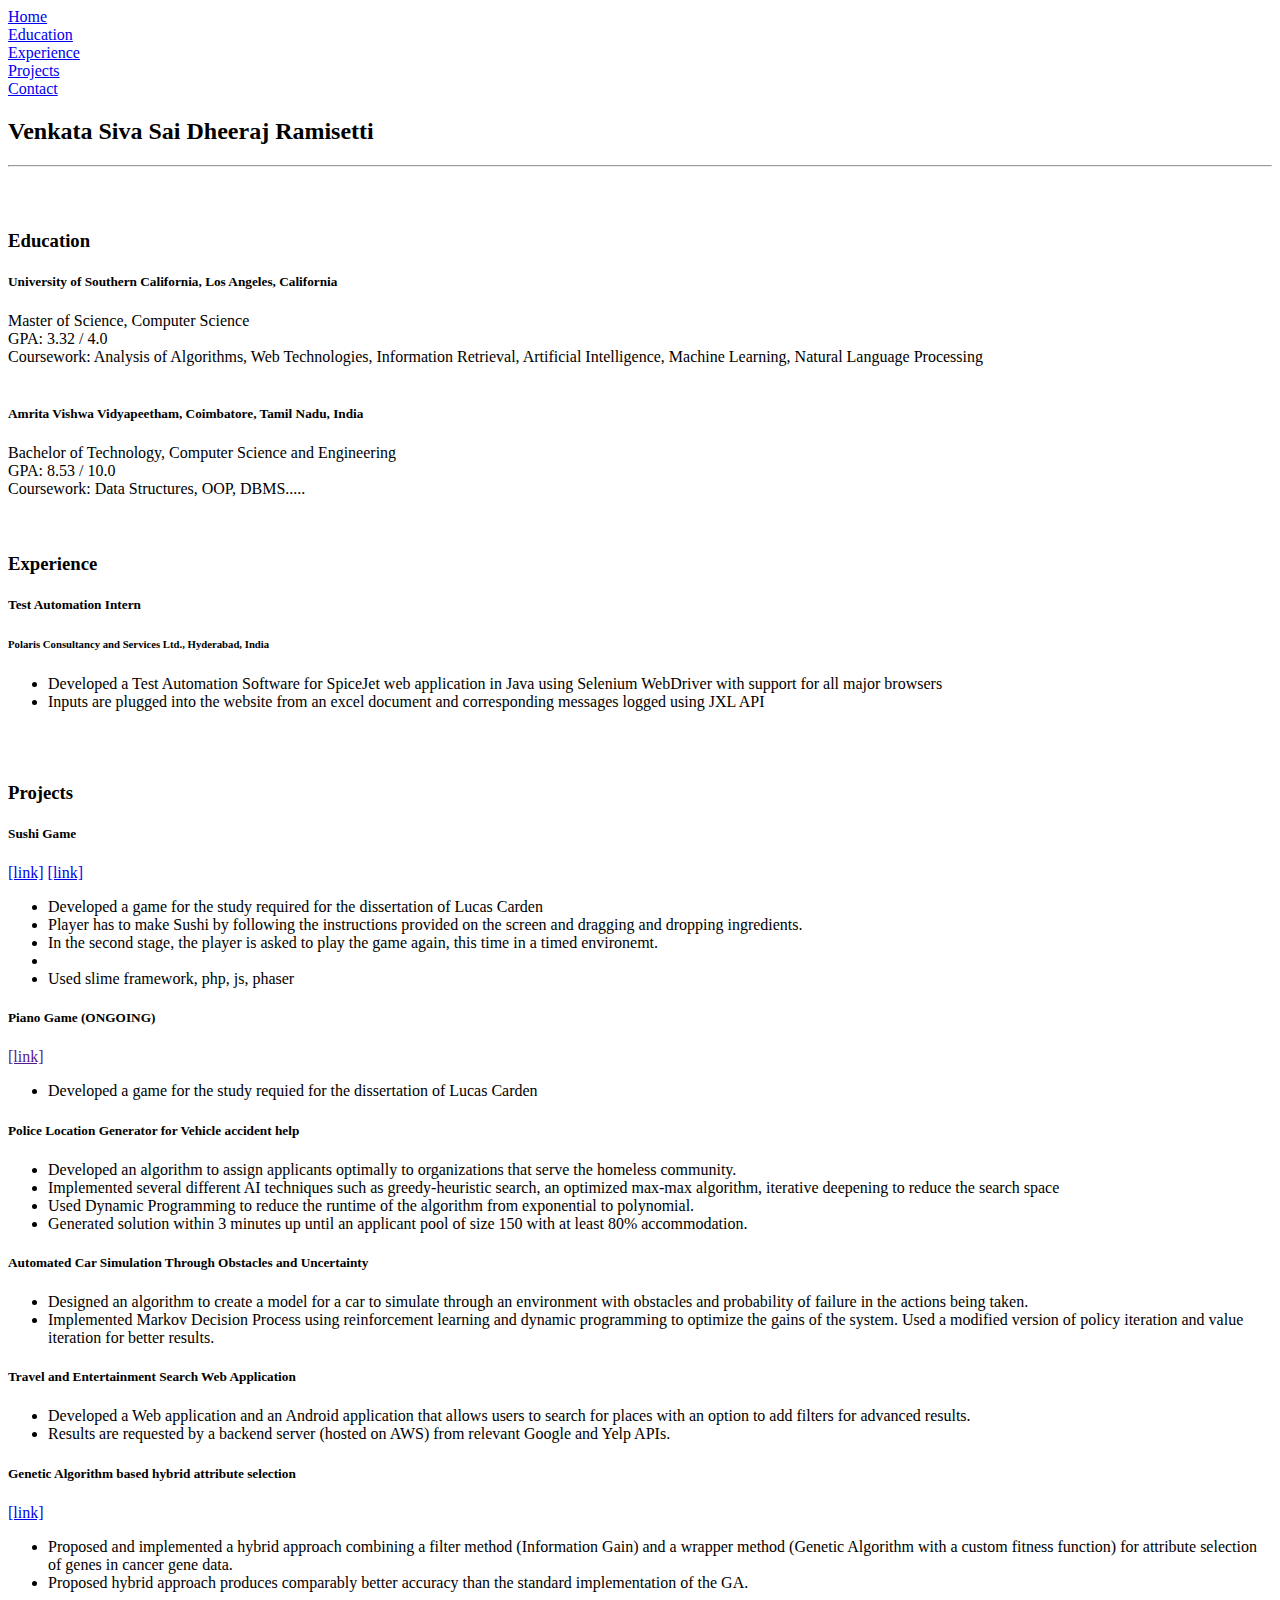
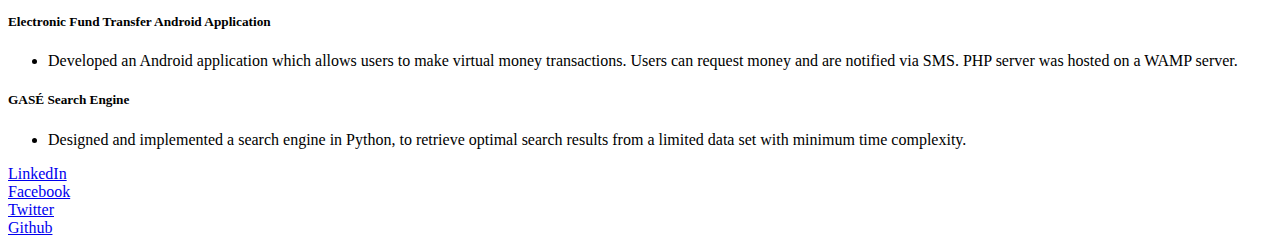
==== index.html @ 33028faf "Create index.html" ====
<!doctype html>
<html lang="en">
  <head>
    <meta charset="utf-8">
    <meta name="viewport" content="width=device-width, initial-scale=1, shrink-to-fit=no">
    <title>Dheeraj</title>
    <script src = "javascript.js"></script>
    <link rel="stylesheet" href="https://stackpath.bootstrapcdn.com/bootstrap/4.1.3/css/bootstrap.min.css" integrity="sha384-MCw98/SFnGE8fJT3GXwEOngsV7Zt27NXFoaoApmYm81iuXoPkFOJwJ8ERdknLPMO" crossorigin="anonymous">
    <link rel = "stylesheet" type = "text/css"  href = "style.css">
  </head>
  <body class="container-fluid removePadding">
    <div>
      <header class="navbar header">
        <div class="col-md-3"></div>
        <div class="col-md-1"><a href="#">Home</a></div>
        <div class="col-md-1"><a href="#education">Education</a></div>
        <div class="col-md-1"><a href="#experience">Experience</a></div>
        <div class="col-md-1"><a href="#projects">Projects</a></div>
        <div class="col-md-1"><a href='contact.html'>Contact</a></div>
        <div class="col-md-3"></div>
      </header>
    <div id = "shotBio">
      <h2>Venkata Siva Sai Dheeraj Ramisetti</h2>
      <hr>
    </div>
    <div id = "education">
      <br><br>
      <h3>Education</h3>
        <div class="lvl1">
          <span><h5>University of Southern California, Los Angeles, California</h5></span>
          <span>Master of Science, Computer Science</span><br>
          <span>GPA: 3.32 / 4.0</span><br>
          <span>Coursework: Analysis of Algorithms, Web Technologies, Information Retrieval, Artificial Intelligence, Machine Learning, Natural Language Processing</span>
        </div>
        <br>
        <div class="lvl1">
          <span><h5>Amrita Vishwa Vidyapeetham, Coimbatore, Tamil Nadu, India</h5></span>
          <span>Bachelor of Technology, Computer Science and Engineering</span><br>
          <span>GPA: 8.53 / 10.0</span><br>
          <span>Coursework: Data Structures, OOP, DBMS.....</span><br>
        </div>
    </div>
    <div id = "experience">
      <br><br>
      <h3>Experience</h3>
      <div class="lvl1">
        <span><h5>Test Automation Intern</h5></span>
        <span><h6>Polaris Consultancy and Services Ltd., Hyderabad, India</h6></span>
      </div>
      <div>
        <ul>
          <li>
            Developed a Test Automation Software for SpiceJet web application in Java using Selenium WebDriver with support for all major browsers
          </li>
          <li>
            Inputs are plugged into the website from an excel document and corresponding messages logged using JXL API
          </li>

        </ul>
      </div>


    </div>
    <div id="projects">
      <br><br>
      <h3>Projects</h3>
      <div class="someTab">
        <div>
          <span class="floatLeft">
            <h5>Sushi Game</h5>
          </span>
          <span>
            <a id="link" href="http://surveys.myhabitlab.org/SushiGame/public/index.php/login/zxc3sd">[link]</a>
          </span>
          <span>
            <a id="link" href="http://surveys.myhabitlab.org/SushiGame/public/index.php/login2/zxc3sd">[link]</a>
          </span>
        </div>
        <ul>
          <li class="clearLeft">
            Developed a game for the study required for the dissertation of Lucas Carden
          </li>
          <li>
            Player has to make Sushi by following the instructions provided on the screen and dragging and dropping ingredients.
          </li>
          <li>
            In the second stage, the player is asked to play the game again, this time in a timed environemt.
          </li>
          <li>

          </li>
          <li>
            Used slime framework, php, js, phaser

          </li>
        </ul>
      </div>
      <div class="someTab">
        <div>
          <span class="floatLeft">
            <h5>Piano Game (ONGOING)</h5>
          </span>
          <span>
            <a href="" alt="link">[link]</a>
          </span>
        </div>
        <ul>
          <li class="clearLeft">
            Developed a game for the study requied for the dissertation of Lucas Carden
          </li>
        </ul>
      </div>
      <div class="someTab">
        <h5>Police Location Generator for Vehicle accident help</h5>
        <ul>
          <li>
            Developed an algorithm to assign applicants optimally to organizations that serve the homeless community.
          </li>
          <li>
            Implemented several different AI techniques such as greedy-heuristic search, an optimized max-max algorithm, iterative deepening to reduce the search space
          </li>
          <li>
            Used Dynamic Programming to reduce the runtime of the algorithm from exponential to polynomial.
          </li>
          <li>
            Generated solution within 3 minutes up until an applicant pool of size 150 with at least 80% accommodation.
          </li>
        </ul>
      </div>
      <div class="someTab">
        <h5>Automated Car Simulation Through Obstacles and Uncertainty</h5>
        <ul>
          <li>
            Designed an algorithm to create a model for a car to simulate through an environment with obstacles and probability of failure in the actions being taken.
          </li>
          <li>
            Implemented Markov Decision Process using reinforcement learning and dynamic programming to optimize the gains of the system. Used a modified version of policy iteration and value iteration for better results.
          </li>
        </ul>
      </div>
      <div class="someTab">
        <h5>Travel and Entertainment Search Web Application</h5>
        <ul>
          <li>
            Developed a Web application and an Android application that allows users to search for places with an option to add filters for advanced results.
          </li>
          <li>
            Results are requested by a backend server (hosted on AWS) from relevant Google and Yelp APIs.
          </li>
        </ul>
      </div>
      <div class="someTab">
        <div>
          <span class="floatLeft">
            <h5>Genetic Algorithm based hybrid attribute selection</h5>
          </span>
          <span>
            <a href="https://link.springer.com/chapter/10.1007/978-3-319-71767-8_1">[link]</a>
          </span>
        </div>
        <ul>
          <li class="clearLeft">
            Proposed and implemented a hybrid approach combining a filter method (Information Gain) and a wrapper method (Genetic Algorithm with a custom fitness function) for attribute selection of genes in cancer gene data.
          </li>
          <li>
            Proposed hybrid approach produces comparably better accuracy than the standard implementation of the GA.
          </li>
        </ul>
      </div>
      <div class="someTab">
        <h5>Electronic Fund Transfer Android Application</h5>
        <ul>
          <li>
            Developed an Android application which allows users to make virtual money transactions. Users can request money and are notified via SMS. PHP server was hosted on a WAMP server.
          </li>
        </ul>
      </div>
      <div class="someTab">
        <h5>GASÉ Search Engine</h5>
        <ul>
          <li>
            Designed and implemented a search engine in Python, to retrieve optimal search results from a limited data set with minimum time complexity.
          </li>
        </ul>
      </div>
    </div>
    <footer class="navbar">
      <!--here comes the social media stuff-->
      <div class="col-md-2"></div>
      <div class="col-md-2"><a href="https://www.linkedin.com/in/rvssdheeraj/" target="_blank">LinkedIn</a></div>
      <div class="col-md-2"><a href="https://www.facebook.com/dheeraj.ronaldo.7" target="_blank">Facebook</a></div>
      <div class="col-md-2"><a href="https://twitter.com/dheerucr9" target="_blank">Twitter</a></div>
      <div class="col-md-2"><a href="https://github.com/dheerucr9" target="_blank">Github</a></div>
      <div class="col-md-2"></div>
    </footer>
    <script src="https://code.jquery.com/jquery-3.3.1.slim.min.js" integrity="sha384-q8i/X+965DzO0rT7abK41JStQIAqVgRVzpbzo5smXKp4YfRvH+8abtTE1Pi6jizo" crossorigin="anonymous"></script>
    <script src="https://cdnjs.cloudflare.com/ajax/libs/popper.js/1.14.3/umd/popper.min.js" integrity="sha384-ZMP7rVo3mIykV+2+9J3UJ46jBk0WLaUAdn689aCwoqbBJiSnjAK/l8WvCWPIPm49" crossorigin="anonymous"></script>
    <script src="https://stackpath.bootstrapcdn.com/bootstrap/4.1.3/js/bootstrap.min.js" integrity="sha384-ChfqqxuZUCnJSK3+MXmPNIyE6ZbWh2IMqE241rYiqJxyMiZ6OW/JmZQ5stwEULTy" crossorigin="anonymous"></script>
  </body>
</html>
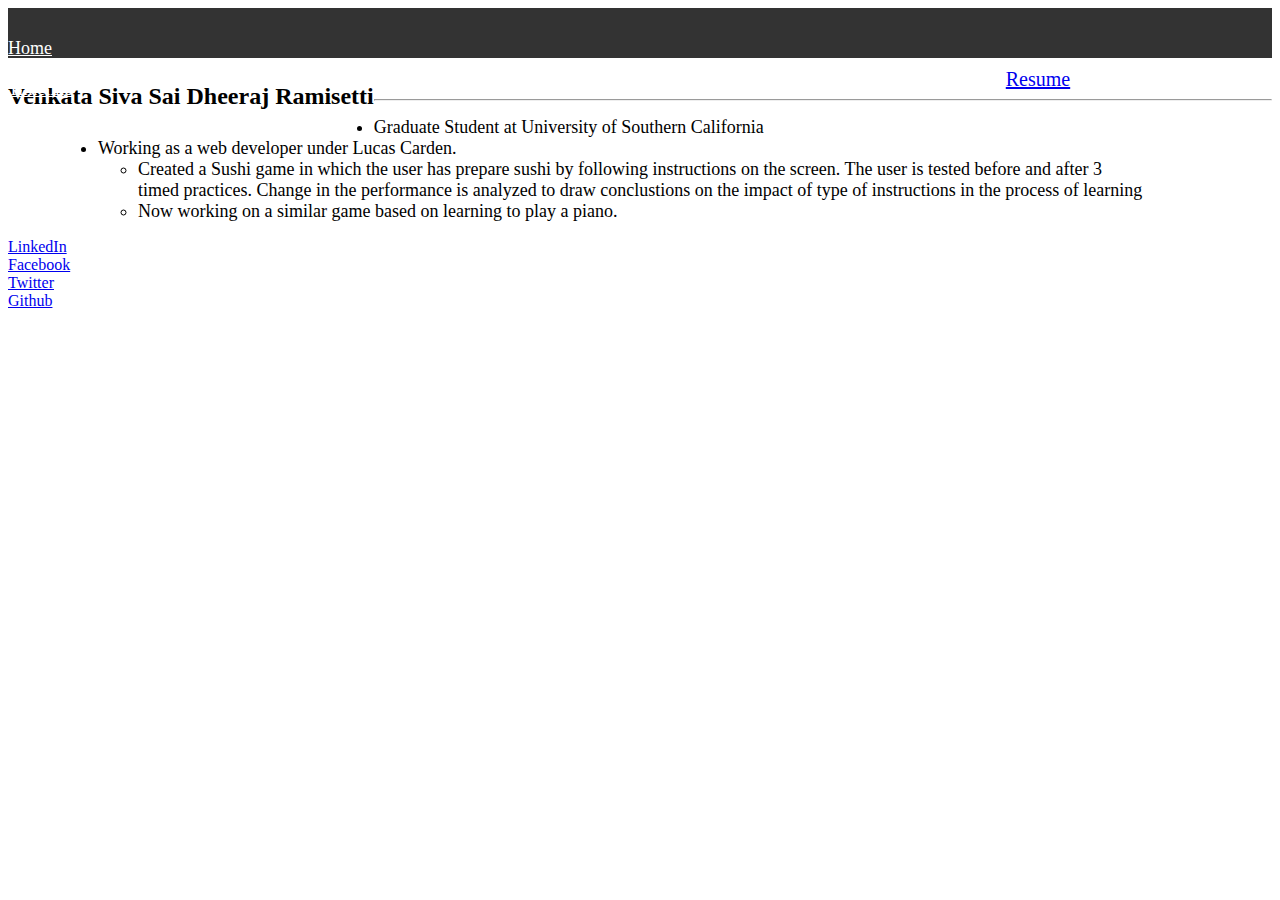
==== commit 668a360b: "Add files via upload" ====
--- a/index.html
+++ b/index.html
@@ -13,178 +13,37 @@
       <header class="navbar header">
         <div class="col-md-3"></div>
         <div class="col-md-1"><a href="#">Home</a></div>
-        <div class="col-md-1"><a href="#education">Education</a></div>
-        <div class="col-md-1"><a href="#experience">Experience</a></div>
-        <div class="col-md-1"><a href="#projects">Projects</a></div>
+        <div class="col-md-1"><a href="timeline.html">Timeline</a></div>
+        <div class="col-md-1"><a href="projects.html">Projects</a></div>
         <div class="col-md-1"><a href='contact.html'>Contact</a></div>
         <div class="col-md-3"></div>
       </header>
+    </div>
     <div id = "shotBio">
-      <h2>Venkata Siva Sai Dheeraj Ramisetti</h2>
+      <div>
+        <span class="floatLeft changeBlock"><h2>Venkata Siva Sai Dheeraj Ramisetti</h2></span>
+        <span class="resumefloatright"><a href="http://www-scf.usc.edu/~ramisett/Resume.pdf" target="_blank">Resume</a></span>
+      </div>
       <hr>
-    </div>
-    <div id = "education">
-      <br><br>
-      <h3>Education</h3>
-        <div class="lvl1">
-          <span><h5>University of Southern California, Los Angeles, California</h5></span>
-          <span>Master of Science, Computer Science</span><br>
-          <span>GPA: 3.32 / 4.0</span><br>
-          <span>Coursework: Analysis of Algorithms, Web Technologies, Information Retrieval, Artificial Intelligence, Machine Learning, Natural Language Processing</span>
-        </div>
-        <br>
-        <div class="lvl1">
-          <span><h5>Amrita Vishwa Vidyapeetham, Coimbatore, Tamil Nadu, India</h5></span>
-          <span>Bachelor of Technology, Computer Science and Engineering</span><br>
-          <span>GPA: 8.53 / 10.0</span><br>
-          <span>Coursework: Data Structures, OOP, DBMS.....</span><br>
-        </div>
-    </div>
-    <div id = "experience">
-      <br><br>
-      <h3>Experience</h3>
-      <div class="lvl1">
-        <span><h5>Test Automation Intern</h5></span>
-        <span><h6>Polaris Consultancy and Services Ltd., Hyderabad, India</h6></span>
-      </div>
-      <div>
+      <ul class = "marginLeft">
+        <li>
+          Graduate Student at University of Southern California
+        </li>
+        <li>
+          Working as a web developer under Lucas Carden.
+        </li>
         <ul>
-          <li>
-            Developed a Test Automation Software for SpiceJet web application in Java using Selenium WebDriver with support for all major browsers
+          <li>Created a Sushi game in which the user has prepare sushi by following instructions on the screen.
+            The user is tested before and after 3 timed practices. Change in the performance is analyzed to draw conclustions on the impact of type of instructions in the process of learning
           </li>
           <li>
-            Inputs are plugged into the website from an excel document and corresponding messages logged using JXL API
-          </li>
-
-        </ul>
-      </div>
-
-
-    </div>
-    <div id="projects">
-      <br><br>
-      <h3>Projects</h3>
-      <div class="someTab">
-        <div>
-          <span class="floatLeft">
-            <h5>Sushi Game</h5>
-          </span>
-          <span>
-            <a id="link" href="http://surveys.myhabitlab.org/SushiGame/public/index.php/login/zxc3sd">[link]</a>
-          </span>
-          <span>
-            <a id="link" href="http://surveys.myhabitlab.org/SushiGame/public/index.php/login2/zxc3sd">[link]</a>
-          </span>
-        </div>
-        <ul>
-          <li class="clearLeft">
-            Developed a game for the study required for the dissertation of Lucas Carden
-          </li>
-          <li>
-            Player has to make Sushi by following the instructions provided on the screen and dragging and dropping ingredients.
-          </li>
-          <li>
-            In the second stage, the player is asked to play the game again, this time in a timed environemt.
-          </li>
-          <li>
-
-          </li>
-          <li>
-            Used slime framework, php, js, phaser
-
+            Now working on a similar game based on learning to play a piano.
           </li>
         </ul>
-      </div>
-      <div class="someTab">
-        <div>
-          <span class="floatLeft">
-            <h5>Piano Game (ONGOING)</h5>
-          </span>
-          <span>
-            <a href="" alt="link">[link]</a>
-          </span>
-        </div>
-        <ul>
-          <li class="clearLeft">
-            Developed a game for the study requied for the dissertation of Lucas Carden
-          </li>
-        </ul>
-      </div>
-      <div class="someTab">
-        <h5>Police Location Generator for Vehicle accident help</h5>
-        <ul>
-          <li>
-            Developed an algorithm to assign applicants optimally to organizations that serve the homeless community.
-          </li>
-          <li>
-            Implemented several different AI techniques such as greedy-heuristic search, an optimized max-max algorithm, iterative deepening to reduce the search space
-          </li>
-          <li>
-            Used Dynamic Programming to reduce the runtime of the algorithm from exponential to polynomial.
-          </li>
-          <li>
-            Generated solution within 3 minutes up until an applicant pool of size 150 with at least 80% accommodation.
-          </li>
-        </ul>
-      </div>
-      <div class="someTab">
-        <h5>Automated Car Simulation Through Obstacles and Uncertainty</h5>
-        <ul>
-          <li>
-            Designed an algorithm to create a model for a car to simulate through an environment with obstacles and probability of failure in the actions being taken.
-          </li>
-          <li>
-            Implemented Markov Decision Process using reinforcement learning and dynamic programming to optimize the gains of the system. Used a modified version of policy iteration and value iteration for better results.
-          </li>
-        </ul>
-      </div>
-      <div class="someTab">
-        <h5>Travel and Entertainment Search Web Application</h5>
-        <ul>
-          <li>
-            Developed a Web application and an Android application that allows users to search for places with an option to add filters for advanced results.
-          </li>
-          <li>
-            Results are requested by a backend server (hosted on AWS) from relevant Google and Yelp APIs.
-          </li>
-        </ul>
-      </div>
-      <div class="someTab">
-        <div>
-          <span class="floatLeft">
-            <h5>Genetic Algorithm based hybrid attribute selection</h5>
-          </span>
-          <span>
-            <a href="https://link.springer.com/chapter/10.1007/978-3-319-71767-8_1">[link]</a>
-          </span>
-        </div>
-        <ul>
-          <li class="clearLeft">
-            Proposed and implemented a hybrid approach combining a filter method (Information Gain) and a wrapper method (Genetic Algorithm with a custom fitness function) for attribute selection of genes in cancer gene data.
-          </li>
-          <li>
-            Proposed hybrid approach produces comparably better accuracy than the standard implementation of the GA.
-          </li>
-        </ul>
-      </div>
-      <div class="someTab">
-        <h5>Electronic Fund Transfer Android Application</h5>
-        <ul>
-          <li>
-            Developed an Android application which allows users to make virtual money transactions. Users can request money and are notified via SMS. PHP server was hosted on a WAMP server.
-          </li>
-        </ul>
-      </div>
-      <div class="someTab">
-        <h5>GASÉ Search Engine</h5>
-        <ul>
-          <li>
-            Designed and implemented a search engine in Python, to retrieve optimal search results from a limited data set with minimum time complexity.
-          </li>
-        </ul>
-      </div>
+      </ul>
     </div>
-    <footer class="navbar">
+
+    <footer class="navbar fixed-bottom">
       <!--here comes the social media stuff-->
       <div class="col-md-2"></div>
       <div class="col-md-2"><a href="https://www.linkedin.com/in/rvssdheeraj/" target="_blank">LinkedIn</a></div>
--- a/style.css
+++ b/style.css
@@ -0,0 +1,95 @@
+.removePadding {
+  padding: 0px;
+}
+
+.header {
+  height: 50px;
+  font-size: 18px;
+  background-color: #333;
+  position: -webkit-sticky;
+  position: sticky;
+  top: 0;
+}
+
+header div {
+  padding-top: 10px;
+  padding-bottom: 10px;
+}
+
+header a {
+  color: rgb(255, 255, 255);
+}
+
+header a:hover {
+  text-decoration: none;
+  color: gray;
+}
+
+
+.floatLeft {
+  float: left;
+}
+
+.clearLeft {
+  clear: left;
+}
+
+.shortBio {
+  position: fixed;
+  background: #111;
+  height: 100%;
+  width: 30%;
+}
+
+.RestData {
+  margin-left: 70%;
+}
+
+.someTab {
+  padding-left: 10px;
+}
+
+.contact {
+  font-size: 18px;
+  font-weight: 600;
+}
+
+.contactFooter {
+  position: absolute;
+  bottom: 10px;
+}
+
+
+
+.lvl1 {
+  padding-left: 10px;
+}
+
+#timeline, #projects {
+  margin-left: 50px;
+}
+
+.marginLeft{
+  margin-left: 50px;
+  margin-right: 10%;
+}
+
+#shotBio li {
+  font-size: 18px;
+}
+
+.resumefloatright {
+  font-size: 20px;
+  padding-left: 50%;
+}
+
+.resumefloatright a{
+  display: inline-block;
+  margin-top: 5px;
+  padding-top: 5px;
+}
+
+.changeBlock {
+  display: inline-block;
+  margin-top: 5px;
+}
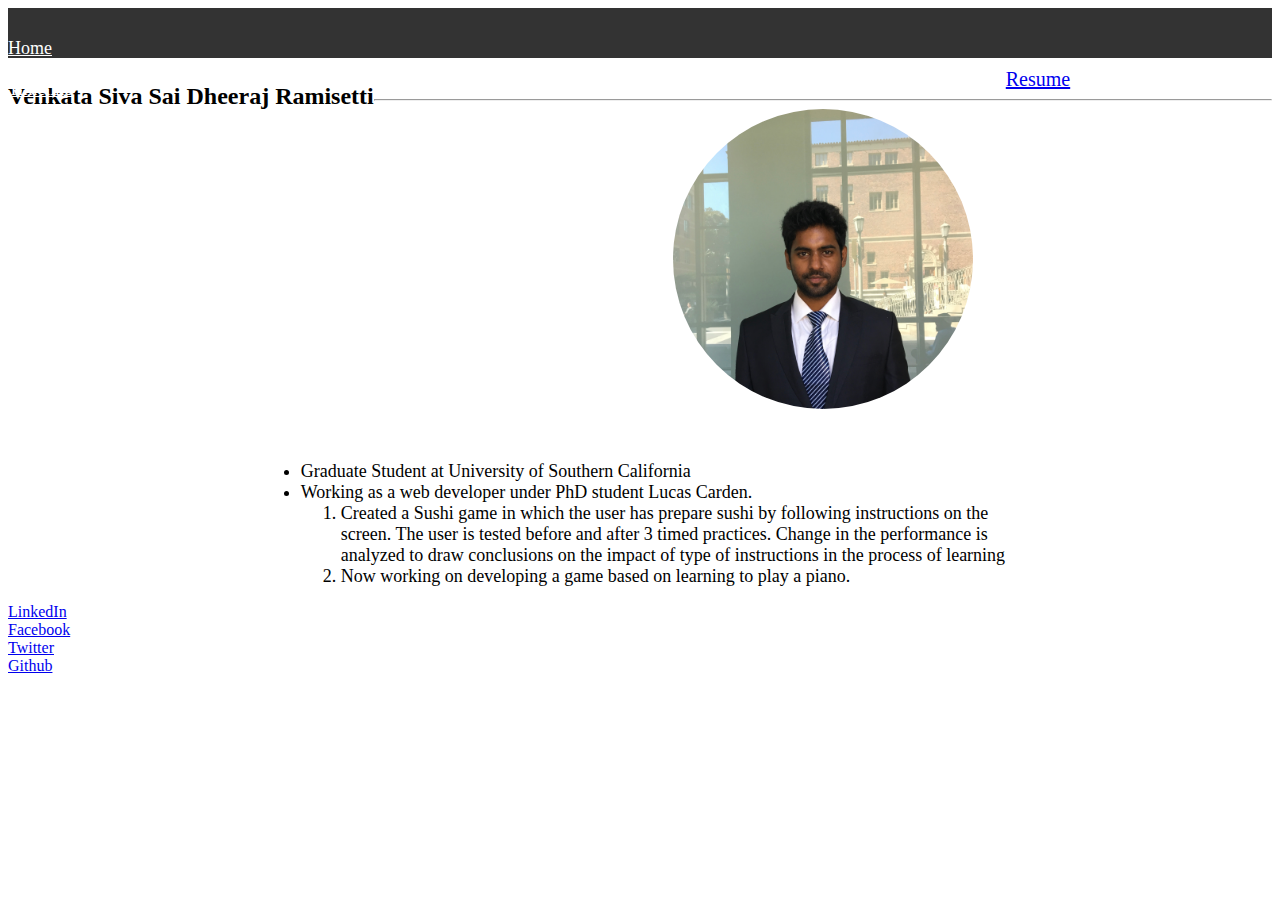
==== commit b8ec390e: "Add files via upload" ====
--- a/index.html
+++ b/index.html
@@ -19,27 +19,31 @@
         <div class="col-md-3"></div>
       </header>
     </div>
-    <div id = "shotBio">
+    <div id = "shortBio">
       <div>
         <span class="floatLeft changeBlock"><h2>Venkata Siva Sai Dheeraj Ramisetti</h2></span>
         <span class="resumefloatright"><a href="http://www-scf.usc.edu/~ramisett/Resume.pdf" target="_blank">Resume</a></span>
       </div>
       <hr>
+      <div class="myImage">
+        <img src="dheeraj.jpg">
+      </div>
+      <br><br>
       <ul class = "marginLeft">
         <li>
           Graduate Student at University of Southern California
         </li>
         <li>
-          Working as a web developer under Lucas Carden.
+          Working as a web developer under PhD student Lucas Carden.
         </li>
-        <ul>
+        <ol>
           <li>Created a Sushi game in which the user has prepare sushi by following instructions on the screen.
-            The user is tested before and after 3 timed practices. Change in the performance is analyzed to draw conclustions on the impact of type of instructions in the process of learning
+            The user is tested before and after 3 timed practices. Change in the performance is analyzed to draw conclusions on the impact of type of instructions in the process of learning
           </li>
           <li>
-            Now working on a similar game based on learning to play a piano.
+            Now working on developing a game based on learning to play a piano.
           </li>
-        </ul>
+        </ol>
       </ul>
     </div>
 
--- a/style.css
+++ b/style.css
@@ -74,7 +74,12 @@
   margin-right: 10%;
 }
 
-#shotBio li {
+#shortBio ul {
+  margin-left: 20%;
+  margin-right: 20%;
+}
+
+#shortBio li {
   font-size: 18px;
 }
 
@@ -93,3 +98,19 @@
   display: inline-block;
   margin-top: 5px;
 }
+
+.myImage {
+  display: block;
+  margin-left: auto;
+  margin-right: auto;
+  width: 300px;
+  height: 300px;
+  overflow: hidden;
+  border-radius: 50%;
+}
+
+.myImage img {
+  height: 400px;
+  width: 300px;
+  margin-top: -30px;
+}
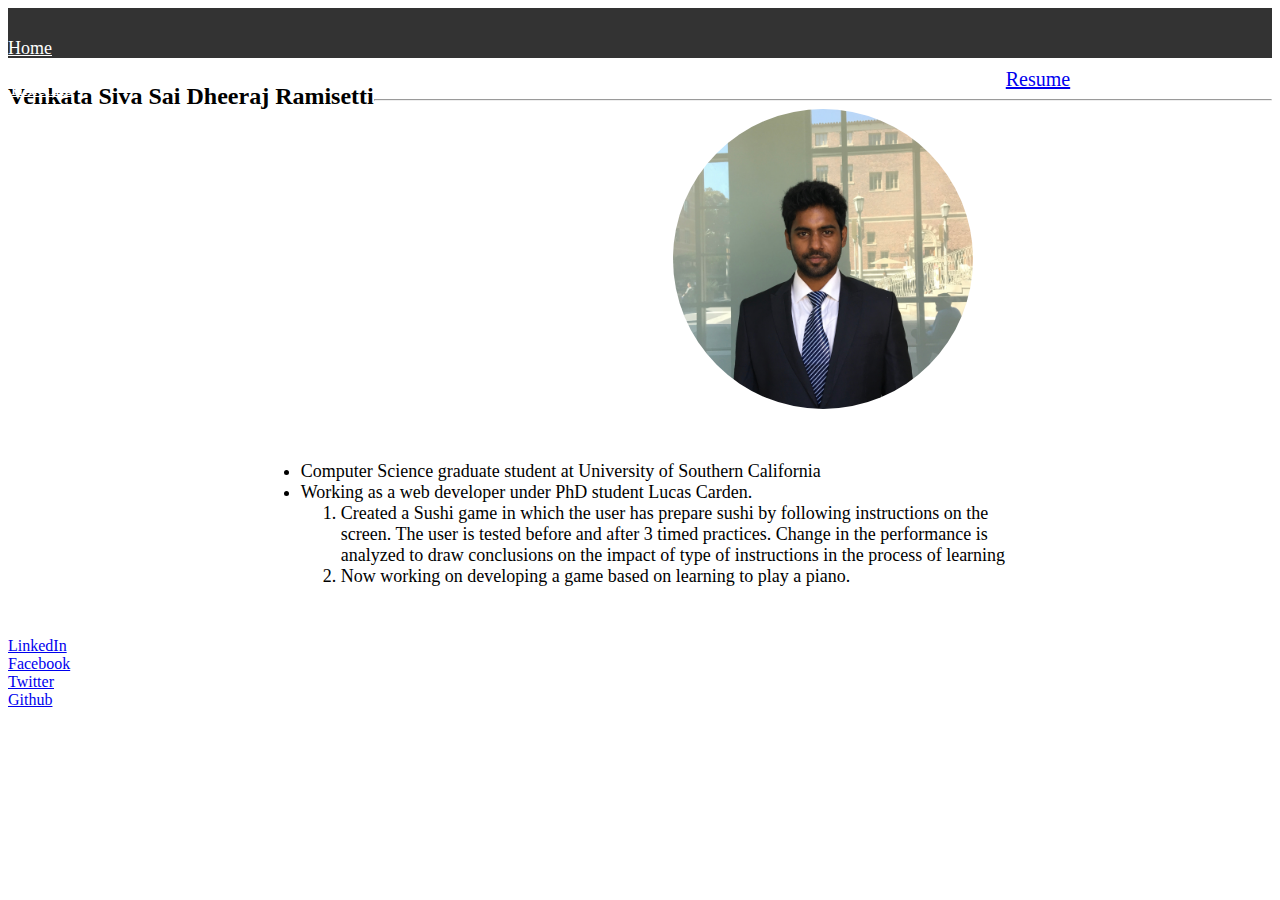
==== commit 417c848f: "Add files via upload" ====
--- a/index.html
+++ b/index.html
@@ -19,7 +19,7 @@
         <div class="col-md-3"></div>
       </header>
     </div>
-    <div id = "shortBio">
+    <div class="main" id = "shortBio">
       <div>
         <span class="floatLeft changeBlock"><h2>Venkata Siva Sai Dheeraj Ramisetti</h2></span>
         <span class="resumefloatright"><a href="http://www-scf.usc.edu/~ramisett/Resume.pdf" target="_blank">Resume</a></span>
@@ -31,7 +31,7 @@
       <br><br>
       <ul class = "marginLeft">
         <li>
-          Graduate Student at University of Southern California
+          Computer Science graduate student at University of Southern California
         </li>
         <li>
           Working as a web developer under PhD student Lucas Carden.
--- a/style.css
+++ b/style.css
@@ -59,7 +59,9 @@
   bottom: 10px;
 }
 
-
+footer {
+  background: white;
+}
 
 .lvl1 {
   padding-left: 10px;
@@ -112,5 +114,9 @@
 .myImage img {
   height: 400px;
   width: 300px;
-  margin-top: -30px;
+  margin-top: -50px;
 }
+
+.main {
+  margin-bottom: 50px;
+}
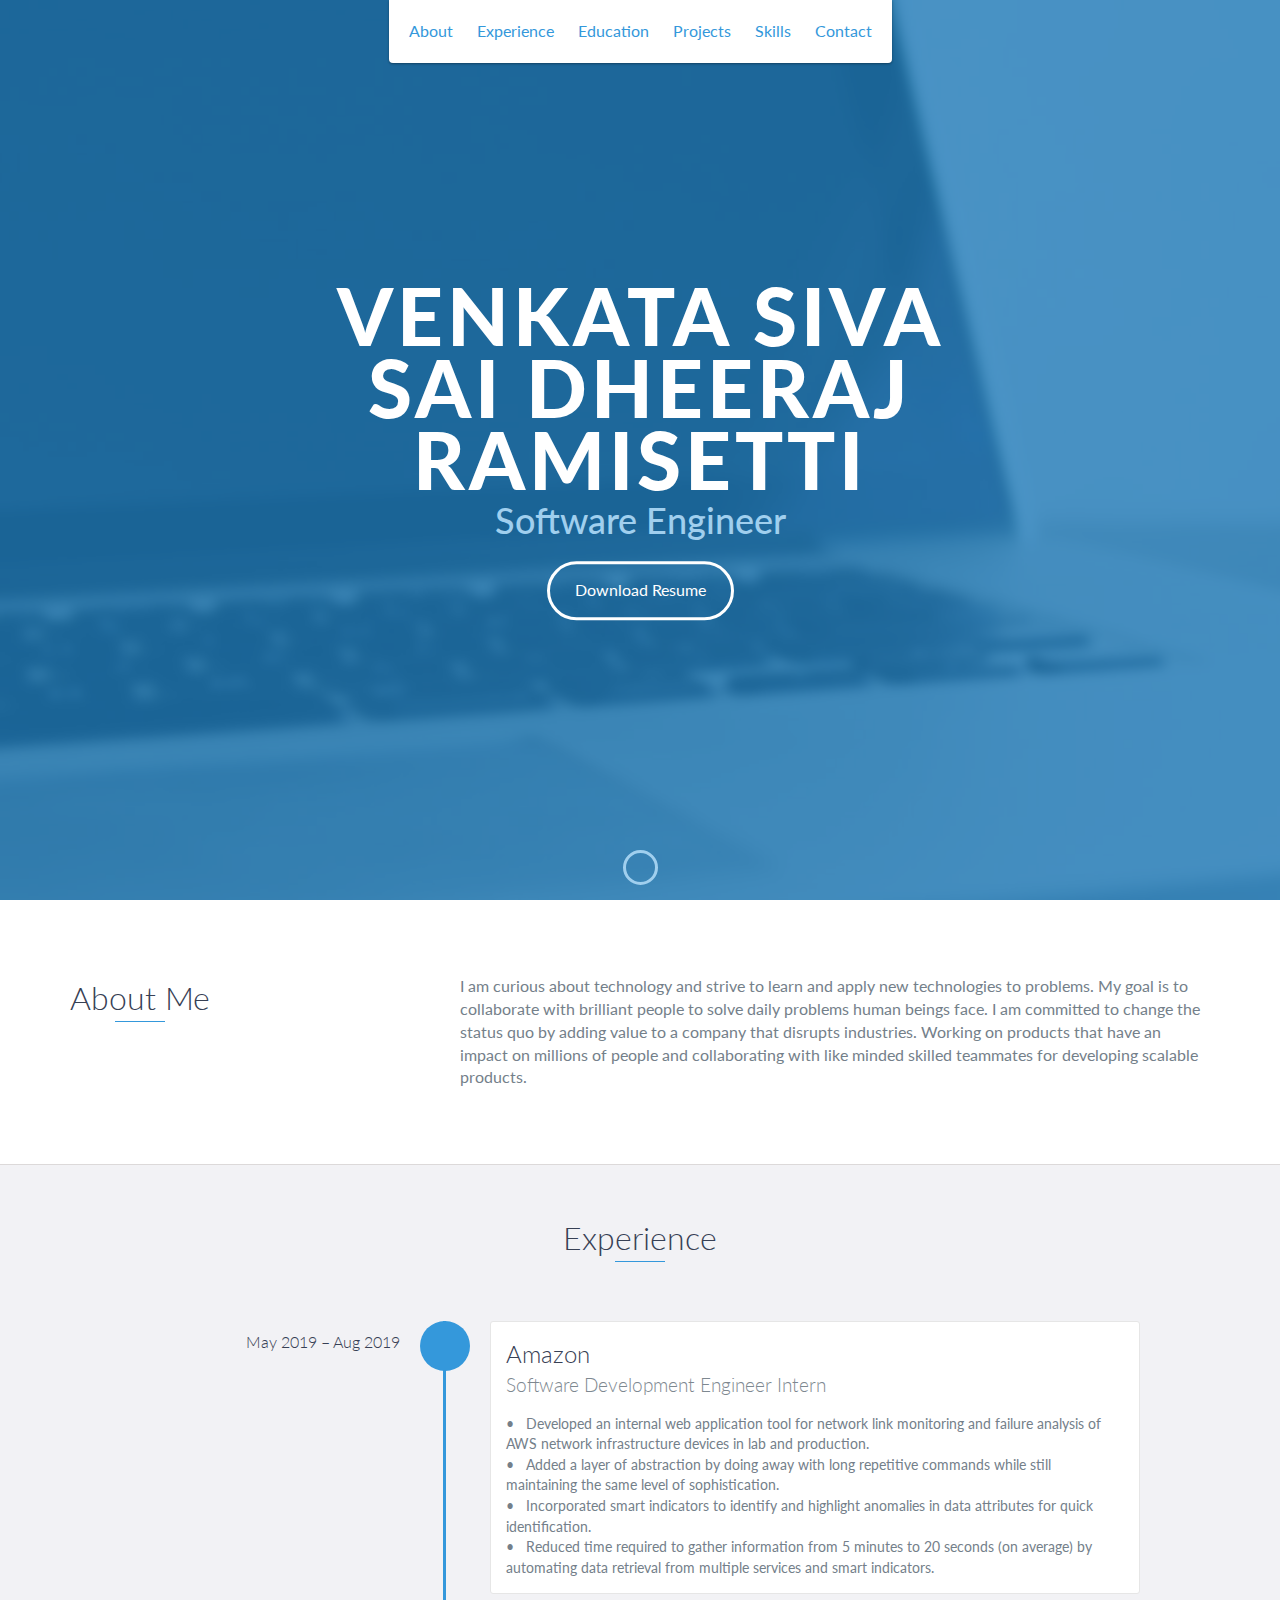
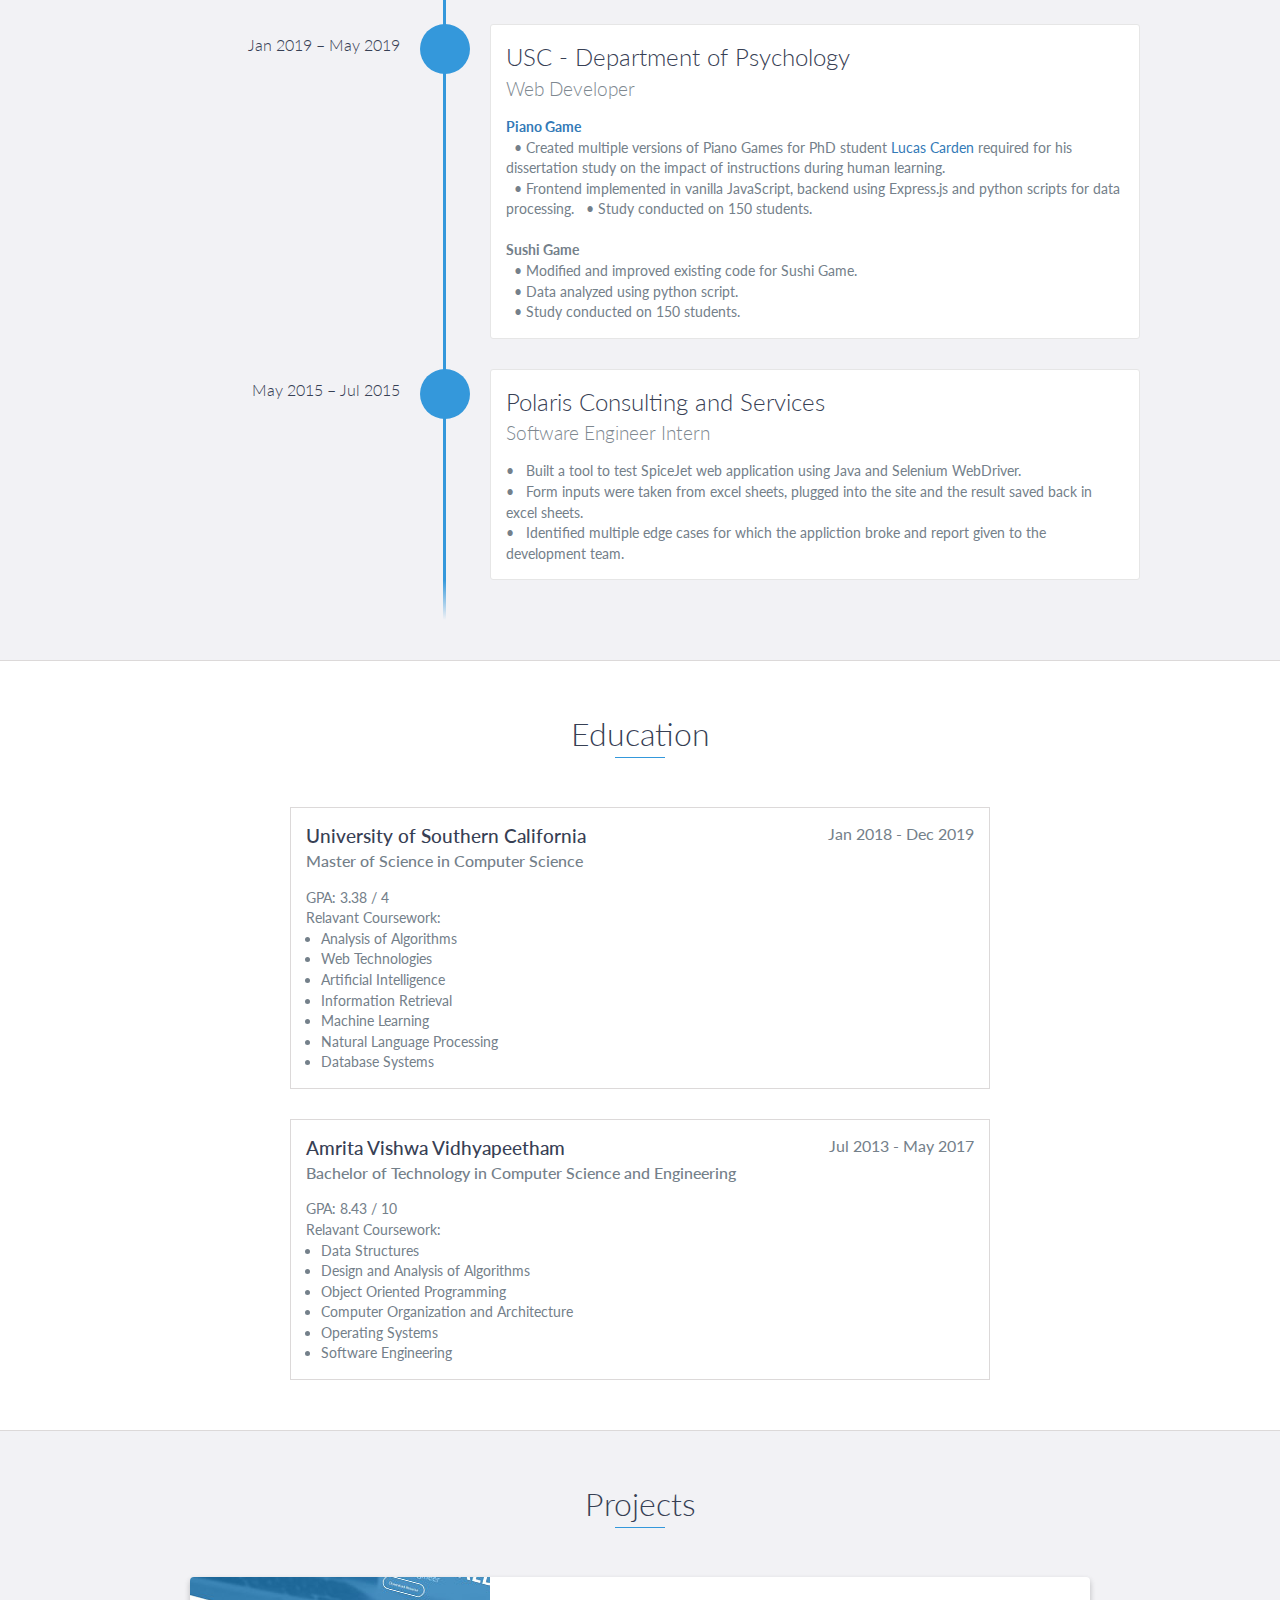
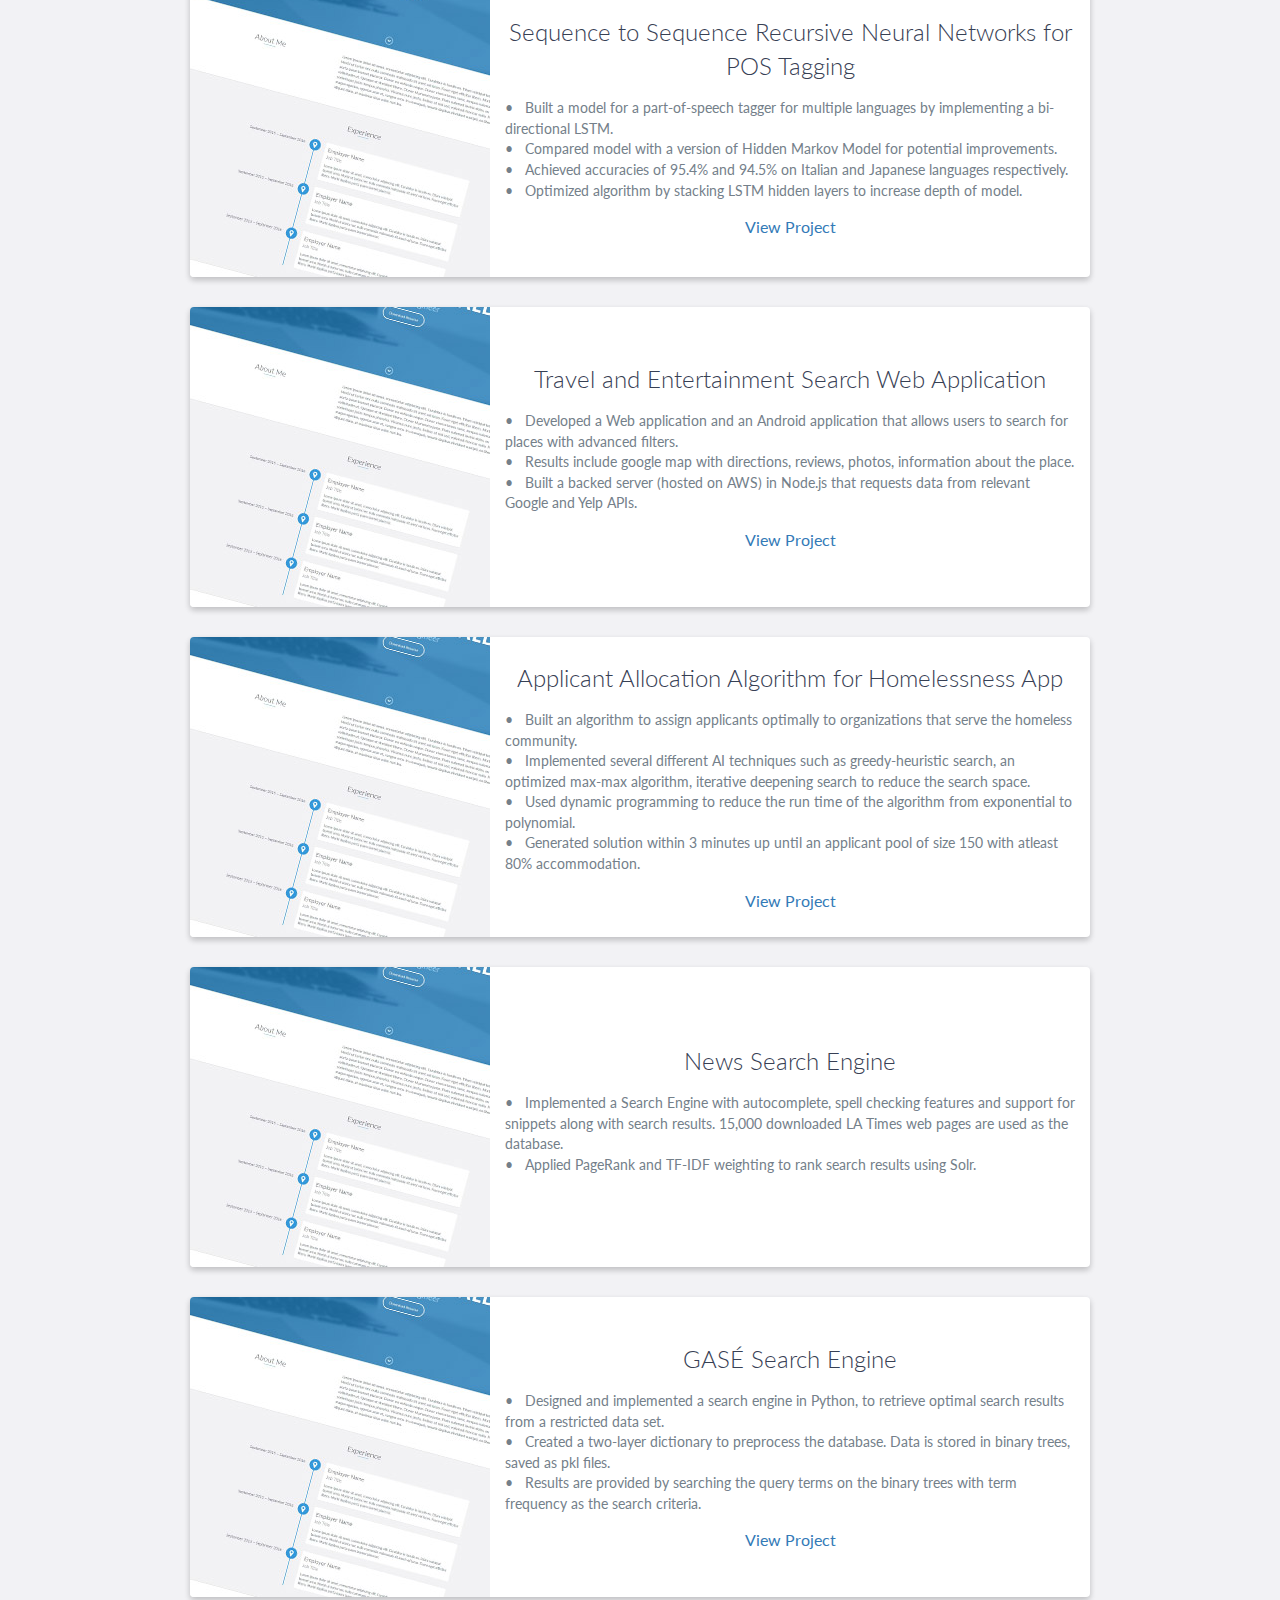
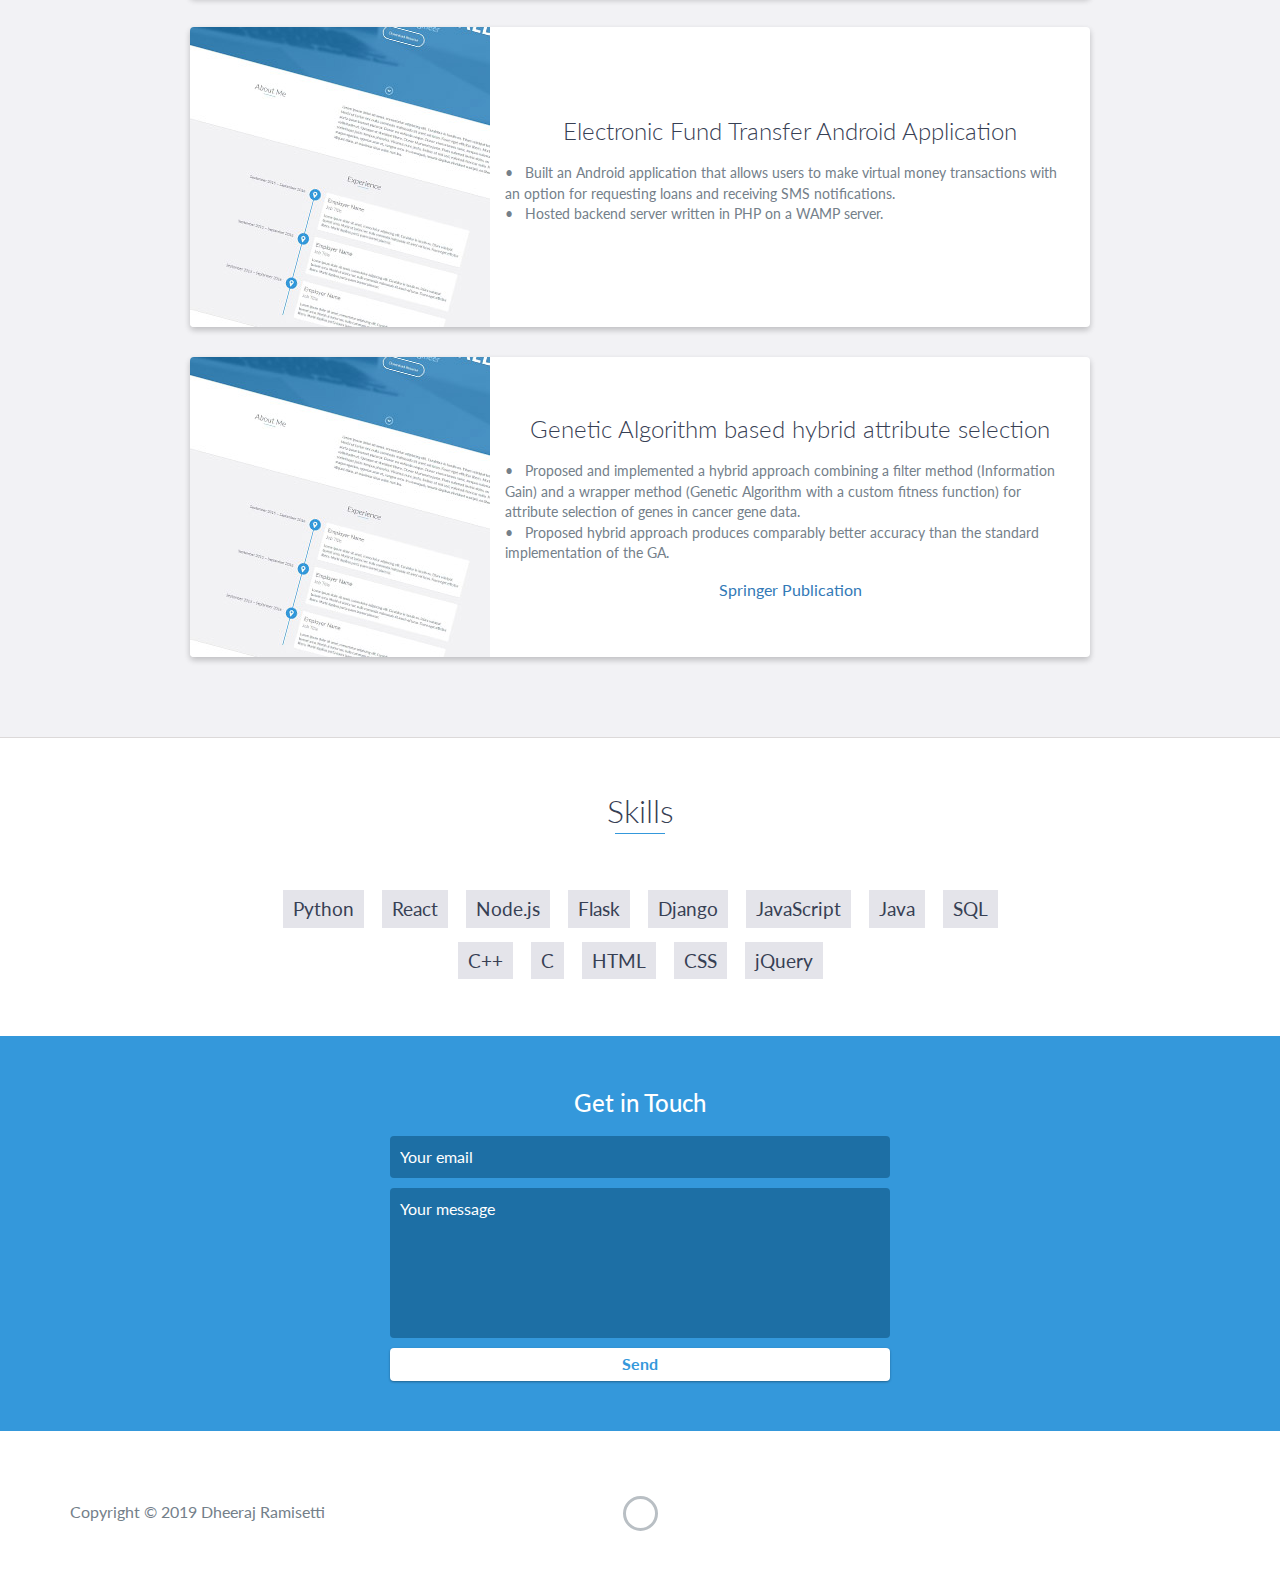
==== commit 257829db: "Add files via upload" ====
--- a/index.html
+++ b/index.html
@@ -1,63 +1,379 @@
-<!doctype html>
-<html lang="en">
-  <head>
+<!DOCTYPE html>
+<html class="no-js" lang="en">
+
+<head>
     <meta charset="utf-8">
-    <meta name="viewport" content="width=device-width, initial-scale=1, shrink-to-fit=no">
-    <title>Dheeraj</title>
-    <script src = "javascript.js"></script>
-    <link rel="stylesheet" href="https://stackpath.bootstrapcdn.com/bootstrap/4.1.3/css/bootstrap.min.css" integrity="sha384-MCw98/SFnGE8fJT3GXwEOngsV7Zt27NXFoaoApmYm81iuXoPkFOJwJ8ERdknLPMO" crossorigin="anonymous">
-    <link rel = "stylesheet" type = "text/css"  href = "style.css">
-  </head>
-  <body class="container-fluid removePadding">
-    <div>
-      <header class="navbar header">
-        <div class="col-md-3"></div>
-        <div class="col-md-1"><a href="#">Home</a></div>
-        <div class="col-md-1"><a href="timeline.html">Timeline</a></div>
-        <div class="col-md-1"><a href="projects.html">Projects</a></div>
-        <div class="col-md-1"><a href='contact.html'>Contact</a></div>
-        <div class="col-md-3"></div>
-      </header>
-    </div>
-    <div class="main" id = "shortBio">
-      <div>
-        <span class="floatLeft changeBlock"><h2>Venkata Siva Sai Dheeraj Ramisetti</h2></span>
-        <span class="resumefloatright"><a href="http://www-scf.usc.edu/~ramisett/Resume.pdf" target="_blank">Resume</a></span>
-      </div>
-      <hr>
-      <div class="myImage">
-        <img src="dheeraj.jpg">
-      </div>
-      <br><br>
-      <ul class = "marginLeft">
-        <li>
-          Computer Science graduate student at University of Southern California
-        </li>
-        <li>
-          Working as a web developer under PhD student Lucas Carden.
-        </li>
-        <ol>
-          <li>Created a Sushi game in which the user has prepare sushi by following instructions on the screen.
-            The user is tested before and after 3 timed practices. Change in the performance is analyzed to draw conclusions on the impact of type of instructions in the process of learning
-          </li>
-          <li>
-            Now working on developing a game based on learning to play a piano.
-          </li>
-        </ol>
-      </ul>
-    </div>
-
-    <footer class="navbar fixed-bottom">
-      <!--here comes the social media stuff-->
-      <div class="col-md-2"></div>
-      <div class="col-md-2"><a href="https://www.linkedin.com/in/rvssdheeraj/" target="_blank">LinkedIn</a></div>
-      <div class="col-md-2"><a href="https://www.facebook.com/dheeraj.ronaldo.7" target="_blank">Facebook</a></div>
-      <div class="col-md-2"><a href="https://twitter.com/dheerucr9" target="_blank">Twitter</a></div>
-      <div class="col-md-2"><a href="https://github.com/dheerucr9" target="_blank">Github</a></div>
-      <div class="col-md-2"></div>
+    <meta http-equiv="X-UA-Compatible" content="IE=edge">
+    <meta name="viewport" content="width=device-width, initial-scale=1">
+    <title>Dheeraj Ramisetti</title>
+	<link rel="shortcut icon" href="favicon.ico" type="image/x-icon">
+	<link rel="icon" href="favicon.ico" type="image/x-icon">
+    <link href="https://fonts.googleapis.com/css?family=Lato:300,400,700,900" rel="stylesheet">
+    <link rel="stylesheet" href="libs/font-awesome/css/font-awesome.min.css">
+    <link href="css/bootstrap.min.css" rel="stylesheet">
+    <link href="css/styles.css" rel="stylesheet">
+</head>
+
+<body>
+    <div id="mobile-menu-open" class="shadow-large">
+        <i class="fa fa-bars" aria-hidden="true"></i>
+    </div>
+    <!-- End #mobile-menu-toggle -->
+    <header>
+        <div id="mobile-menu-close">
+            <span>Close</span> <i class="fa fa-times" aria-hidden="true"></i>
+        </div>
+        <ul id="menu" class="shadow">
+            <li>
+                <a href="#about">About</a>
+            </li>
+            <li>
+                <a href="#experience">Experience</a>
+            </li>
+            <li>
+                <a href="#education">Education</a>
+            </li>
+            <li>
+                <a href="#projects">Projects</a>
+            </li>
+            <li>
+                <a href="#skills">Skills</a>
+            </li>
+            <li>
+                <a href="#contact">Contact</a>
+            </li>
+        </ul>
+    </header>
+    <!-- End header -->
+
+    <div id="lead">
+        <div id="lead-content">
+            <h1>Venkata Siva Sai Dheeraj Ramisetti</h1>
+            <h2>Software Engineer</h2>
+            <a target="_blank" href="./Resume.pdf" class="btn-rounded-white">Download Resume</a>
+        </div>
+        <!-- End #lead-content -->
+
+        <div id="lead-overlay"></div>
+
+        <div id="lead-down">
+            <span>
+                <i class="fa fa-chevron-down" aria-hidden="true"></i>
+            </span>
+        </div>
+        <!-- End #lead-down -->
+    </div>
+    <!-- End #lead -->
+
+    <div id="about">
+        <div class="container">
+            <div class="row">
+                <div class="col-md-4">
+                    <h2 class="heading">About Me</h2>
+                </div>
+                <div class="col-md-8">
+                    <p>
+                        I am curious about technology and strive to learn and apply new technologies to problems. My goal is to collaborate with brilliant people to solve daily problems human beings face. I am committed to change the status quo by adding value to a company that disrupts industries. Working on products that have an impact on millions of people and collaborating with like minded skilled teammates for developing scalable products.
+                    </p>
+                </div>
+            </div>
+        </div>
+    </div>
+    <!-- End #about -->
+
+    <div id="experience" class="background-alt">
+        <h2 class="heading">Experience</h2>
+        <div id="experience-timeline">
+            <div data-date="May 2019 – Aug 2019">
+                <h3>Amazon</h3>
+                <h4>Software Development Engineer Intern</h4>
+                <p>
+										•	 &nbsp;&nbsp;Developed an internal web application tool for network link monitoring and failure analysis of AWS network infrastructure devices in lab and production.<br>
+										•	 &nbsp;&nbsp;Added a layer of abstraction by doing away with long repetitive commands while still maintaining the same level of sophistication. <br>
+										•	 &nbsp;&nbsp;Incorporated smart indicators to identify and highlight anomalies in data attributes for quick identification. <br>
+										•	 &nbsp;&nbsp;Reduced time required to gather information from 5 minutes to 20 seconds (on average) by automating data retrieval from multiple services and smart indicators. 
+                </p>
+            </div>
+
+            <div data-date="Jan 2019 – May 2019">
+                <h3>USC - Department of Psychology</h3>
+                <h4>Web Developer</h4>
+								<p>
+									<a target="_blank" href="https://github.com/dheerucr9/PianoGame"><b>Piano Game</b></a><br>
+										&nbsp;&nbsp;•	 Created multiple versions of Piano Games for PhD student <a target="_blank" href="https://lucascarden.com">Lucas Carden</a> required for his dissertation study on the impact of instructions during human learning. <br>
+										&nbsp;&nbsp;•	 Frontend implemented in vanilla JavaScript, backend using Express.js and python scripts for data processing. 
+										&nbsp;&nbsp;•	 Study conducted on 150 students. <br><br>
+									<b>Sushi Game</b><br>
+										&nbsp;&nbsp;•	 Modified and improved existing code for Sushi Game. <br>
+										&nbsp;&nbsp;•	 Data analyzed using python script. <br>
+										&nbsp;&nbsp;•	 Study conducted on 150 students. <br>
+                </p>
+
+            </div>
+
+            <div data-date="May 2015 – Jul 2015">
+                <h3>Polaris Consulting and Services</h3>
+                <h4>Software Engineer Intern</h4>
+                <p>
+										•	 &nbsp;&nbsp;Built a tool to test SpiceJet web application using Java and Selenium WebDriver.<br>
+										•	 &nbsp;&nbsp;Form inputs were taken from excel sheets, plugged into the site and the result saved back in excel sheets.<br>
+										•	 &nbsp;&nbsp;Identified multiple edge cases for which the appliction broke and report given to the development team. <br>
+                </p>
+            </div>
+        </div>
+    </div>
+    <!-- End #experience -->
+
+    <div id="education">
+        <h2 class="heading">Education</h2>
+        <div class="education-block">
+            <h3>University of Southern California</h3>
+            <span class="education-date">Jan 2018 - Dec 2019</span>
+            <h4>Master of Science in Computer Science</h4>
+            <p>
+								GPA: 3.38 / 4
+								<br>
+								Relavant Coursework:
+						</p>
+            <ul>
+                <li>Analysis of Algorithms</li>
+                <li>Web Technologies</li>
+                <li>Artificial Intelligence</li>
+								<li>Information Retrieval</li>
+                <li>Machine Learning</li>
+                <li>Natural Language Processing</li>
+								<li>Database Systems</li>
+            </ul>
+        </div>
+        <!-- End .education-block -->
+
+        <div class="education-block">
+            <h3>Amrita Vishwa Vidhyapeetham</h3>
+            <span class="education-date">Jul 2013 - May 2017</span>
+            <h4>Bachelor of Technology in Computer Science and Engineering</h4>
+						<p>
+								GPA: 8.43 / 10
+								<br>
+								Relavant Coursework:
+						</p>
+            <ul>
+                <li>Data Structures</li>
+                <li>Design and Analysis of Algorithms</li>
+                <li>Object Oriented Programming</li>
+								<li>Computer Organization and Architecture</li>
+                <li>Operating Systems</li>
+                <li>Software Engineering</li>
+            </ul>
+        </div>
+        <!-- End .education-block -->
+    </div>
+    <!-- End #education -->
+
+    <div id="projects" class="background-alt">
+        <h2 class="heading">Projects</h2>
+        <div class="container">
+            <div class="row">
+                <div class="project shadow-large">
+                    <div class="project-image">
+                        <img src="images/project.jpg" />
+                    </div>
+                    <!-- End .project-image -->
+                    <div class="project-info">
+                        <h3>Sequence to Sequence Recursive Neural Networks for POS Tagging</h3>
+                        <p style="text-align: left">
+                            •	 &nbsp;&nbsp;Built a model for a part-of-speech tagger for multiple languages by implementing a bi-directional LSTM.<br>
+														•	 &nbsp;&nbsp;Compared model with a version of Hidden Markov Model for potential improvements.<br>
+														•	 &nbsp;&nbsp;Achieved accuracies of 95.4% and 94.5% on Italian and Japanese languages respectively. <br>
+														•	 &nbsp;&nbsp;Optimized algorithm by stacking LSTM hidden layers to increase depth of model.<br>
+                        </p>
+                        <a target="_blank" href="https://github.com/dheerucr9/POS-Tagging">View Project</a>
+                    </div>
+                    <!-- End .project-info -->
+                </div>
+                <!-- End .project -->
+
+                <div class="project shadow-large">
+                    <div class="project-image">
+                        <img src="images/project.jpg" />
+                    </div>
+                    <!-- End .project-image -->
+                    <div class="project-info">
+                        <h3>Travel and Entertainment Search Web Application</h3>
+                        <p style="text-align: left">
+                            •	 &nbsp;&nbsp;Developed a Web application and an Android application that allows users to search for places with advanced filters.<br>
+														•	 &nbsp;&nbsp;Results include google map with directions, reviews, photos, information about the place.<br>
+														•	 &nbsp;&nbsp;Built a backed server (hosted on AWS) in Node.js that requests data from relevant Google and Yelp APIs. <br>
+                        </p>
+                        <a target="_blank" href="https://github.com/dheerucr9/Travel-and-Entertainment-Search-Web-Application">View Project</a>
+                    </div>
+                    <!-- End .project-info -->
+                </div>
+                <!-- End .project -->
+							
+								<div class="project shadow-large">
+										<div class="project-image">
+												<img src="images/project.jpg" />
+										</div>
+										<!-- End .project-image -->
+										<div class="project-info">
+												<h3>Applicant Allocation Algorithm for Homelessness App</h3>
+												<p style="text-align: left">
+														•	 &nbsp;&nbsp;Built an algorithm to assign applicants optimally to organizations that serve the homeless community.<br>
+														•	 &nbsp;&nbsp;Implemented several different AI techniques such as greedy-heuristic search, an optimized max-max algorithm, iterative deepening search to reduce the search space.<br>
+														•	 &nbsp;&nbsp;Used dynamic programming to reduce the run time of the algorithm from exponential to polynomial. <br>
+														•	 &nbsp;&nbsp;Generated solution within 3 minutes up until an applicant pool of size 150 with atleast 80% accommodation. <br>
+												</p>
+												<a target="_blank" href="https://github.com/dheerucr9/Applicant-Allocation-Algorithm-for-Homelessness-App">View Project</a>
+										</div>
+										<!-- End .project-info -->
+								</div>
+								<!-- End .project -->
+							
+								<div class="project shadow-large">
+										<div class="project-image">
+												<img src="images/project.jpg" />
+										</div>
+										<!-- End .project-image -->
+										<div class="project-info">
+												<h3>News Search Engine</h3>
+												<p style="text-align: left">
+														•	 &nbsp;&nbsp;Implemented a Search Engine with autocomplete, spell checking features and support for snippets along with search results. 15,000 downloaded LA Times web pages are used as the database.<br>
+														•	 &nbsp;&nbsp;Applied PageRank and TF-IDF weighting to rank search results using Solr.<br>
+												</p>
+										</div>
+										<!-- End .project-info -->
+								</div>
+								<!-- End .project -->
+
+								<div class="project shadow-large">
+										<div class="project-image">
+												<img src="images/project.jpg" />
+										</div>
+										<!-- End .project-image -->
+										<div class="project-info">
+												<h3>GASÉ Search Engine</h3>
+												<p style="text-align: left">
+														•	 &nbsp;&nbsp;Designed and implemented a search engine in Python, to retrieve optimal search results from a restricted data set.<br>
+														•	 &nbsp;&nbsp;Created a two-layer dictionary to preprocess the database. Data is stored in binary trees, saved as pkl files.<br>
+														•	 &nbsp;&nbsp;Results are provided by searching the query terms on the binary trees with term frequency as the search criteria.<br>
+												</p>
+												<a target="_blank" href="https://github.com/dheerucr9/Gase-Search-Engine">View Project</a>
+										</div>
+										<!-- End .project-info -->
+								</div>
+								<!-- End .project -->
+	
+
+							
+								<div class="project shadow-large">
+										<div class="project-image">
+												<img src="images/project.jpg" />
+										</div>
+										<!-- End .project-image -->
+										<div class="project-info">
+												<h3>Electronic Fund Transfer Android Application</h3>
+												<p style="text-align: left">
+														•	 &nbsp;&nbsp;Built an Android application that allows users to make virtual money transactions with an option for requesting loans and receiving SMS notifications.<br>
+														•	 &nbsp;&nbsp;Hosted backend server written in PHP on a WAMP server.<br>
+												</p>
+										</div>
+										<!-- End .project-info -->
+								</div>
+								<!-- End .project -->
+
+							
+							
+								<div class="project shadow-large">
+										<div class="project-image">
+												<img src="images/project.jpg" />
+										</div>
+										<!-- End .project-image -->
+										<div class="project-info">
+												<h3>Genetic Algorithm based hybrid attribute selection</h3>
+												<p style="text-align: left">
+														•	 &nbsp;&nbsp;Proposed and implemented a hybrid approach combining a filter method (Information Gain) and a wrapper method (Genetic Algorithm with a custom fitness function) for attribute selection of genes in cancer gene data.<br>
+														•	 &nbsp;&nbsp;Proposed hybrid approach produces comparably better accuracy than the standard implementation of the GA.<br>
+												</p>
+												<a target="_blank" href="https://link.springer.com/chapter/10.1007/978-3-319-71767-8_1">Springer Publication</a>
+										</div>
+										<!-- End .project-info -->
+								</div>
+								<!-- End .project -->
+            </div>
+        </div>
+    </div>
+    <!-- End #projects -->
+
+    <div id="skills">
+        <h2 class="heading">Skills</h2>
+        <ul>
+            <li>Python</li>
+						<li>React</li>
+						<li>Node.js</li>
+						<li>Flask</li>
+						<li>Django</li>
+						<li>JavaScript</li>
+            <li>Java</li>
+						<li>SQL</li>
+            <li>C++</li>
+						<li>C</li>
+           	<li>HTML</li>
+						<li>CSS</li>
+						<li>jQuery</li>
+        </ul>
+    </div>
+    <!-- End #skills -->
+
+    <div id="contact">
+        <h2>Get in Touch</h2>
+        <div id="contact-form">
+            <form method="POST" action="https://formspree.io/mnqazbev">
+                <input type="hidden" name="_subject" value="Contact request from personal website" />
+                <input type="email" name="_replyto" placeholder="Your email" required>
+                <textarea name="message" placeholder="Your message" required></textarea>
+                <button type="submit">Send</button>
+            </form>
+        </div>
+        <!-- End #contact-form -->
+    </div>
+    <!-- End #contact -->
+
+    <footer>
+        <div class="container">
+            <div class="row">
+                <div class="col-sm-5 copyright">
+                    <p>
+                        Copyright &copy; 2019 Dheeraj Ramisetti
+                    </p>
+                </div>
+                <div class="col-sm-2 top">
+                    <span id="to-top">
+                        <i class="fa fa-chevron-up" aria-hidden="true"></i>
+                    </span>
+                </div>
+                <div class="col-sm-5 social">
+                    <ul>
+                        <li>
+                            <a href="https://github.com/dheerucr9" target="_blank"><i class="fa fa-github" aria-hidden="true"></i></a>
+                        </li>
+                        <li>
+                            <a href="https://www.linkedin.com/in/rvssdheeraj/" target="_blank"><i class="fa fa-linkedin" aria-hidden="true"></i></a>
+                        </li>
+                        <li>
+                            <a href="https://www.facebook.com/dheeraj.ronaldo.7" target="_blank"><i class="fa fa-facebook" aria-hidden="true"></i></a>
+                        </li>
+                        <li>
+                            <a href="https://twitter.com/dheerucr9" target="_blank"><i class="fa fa-twitter" aria-hidden="true"></i></a>
+                        </li>
+                    </ul>
+                </div>
+            </div>
+        </div>
     </footer>
-    <script src="https://code.jquery.com/jquery-3.3.1.slim.min.js" integrity="sha384-q8i/X+965DzO0rT7abK41JStQIAqVgRVzpbzo5smXKp4YfRvH+8abtTE1Pi6jizo" crossorigin="anonymous"></script>
-    <script src="https://cdnjs.cloudflare.com/ajax/libs/popper.js/1.14.3/umd/popper.min.js" integrity="sha384-ZMP7rVo3mIykV+2+9J3UJ46jBk0WLaUAdn689aCwoqbBJiSnjAK/l8WvCWPIPm49" crossorigin="anonymous"></script>
-    <script src="https://stackpath.bootstrapcdn.com/bootstrap/4.1.3/js/bootstrap.min.js" integrity="sha384-ChfqqxuZUCnJSK3+MXmPNIyE6ZbWh2IMqE241rYiqJxyMiZ6OW/JmZQ5stwEULTy" crossorigin="anonymous"></script>
-  </body>
+    <!-- End footer -->
+
+    <script src="https://ajax.googleapis.com/ajax/libs/jquery/1.12.4/jquery.min.js"></script>
+    <script src="js/scripts.min.js"></script>
+</body>
+
 </html>
--- a/css/styles.css
+++ b/css/styles.css
@@ -0,0 +1,12 @@
+/*!
+    Title: Dev Portfolio Template
+    Version: 1.2.1
+    Last Change: 08/28/2017
+    Author: Ryan Fitzgerald
+    Repo: https://github.com/RyanFitzgerald/devportfolio-template
+    Issues: https://github.com/RyanFitzgerald/devportfolio-template/issues
+
+    Description: This file contains all the styles associated with the page
+    that don't come from third party libraries. This file gets compiled using
+    Gulp and send to the /css folder which is then loaded on the page.
+*/body{font-family:'Lato', sans-serif;font-size:16px}body.active{overflow:hidden;z-index:-1}.no-js #experience-timeline>div{background:#fff;padding:10px;margin-bottom:10px;border:1px solid #dcd9d9}.no-js #experience-timeline>div h3{font-size:1.5em;font-weight:300;color:#374054;display:inline-block;margin:0}.no-js #experience-timeline>div h4{font-size:1.2em;font-weight:300;color:#7e8890;margin:0 0 15px 0}.no-js #experience-timeline>div p{color:#74808a;font-size:0.9em;margin:0}.no-js #experience-timeline:before,.no-js #experience-timeline:after{content:none}@keyframes dropHeader{0%{transform:translateY(-100%)}100%{transform:translateY(0)}}header{position:absolute;top:0;left:0;right:0;text-align:center;z-index:10;animation-name:dropHeader;animation-iteration-count:1;animation-timing-function:ease;animation-duration:0.75s}header ul{display:inline-block;background:#fff;text-align:center;padding:10px;margin:0;border-bottom-right-radius:4px;border-bottom-left-radius:4px}header li{display:inline-block}header a{display:block;color:#3498db;padding:10px}header a:hover{color:#217dbb;text-decoration:none;background:#eee;border-radius:4px}header a:focus{color:#3498db;text-decoration:none}header.active{display:block}header.sticky{position:fixed;z-index:999}#menu.active{display:block}#mobile-menu-open{display:none;cursor:pointer;position:fixed;right:15px;top:10px;color:#3498db;font-size:1.5em;z-index:20;padding:0 7px;border-radius:4px;background:#fff}#mobile-menu-close{display:none;text-align:right;width:100%;background:#fff;font-size:1.5em;padding-right:15px;padding-top:10px;cursor:pointer;color:#3498db}#mobile-menu-close span{font-size:0.5em;text-transform:uppercase}#mobile-menu-close i{vertical-align:middle}footer{padding:50px 0}.copyright{padding-top:20px}.copyright p{margin:0;color:#74808a}.top{text-align:center}.top span{cursor:pointer;display:block;margin:15px auto 0 auto;width:35px;height:35px;border-radius:50%;border:3px solid #b9bfc4;text-align:center}.top i{color:#74808a}.social{text-align:right}.social ul{margin:5px 0 0 0;padding:0}.social li{display:inline-block;font-size:1.25em;list-style:none}.social a{display:block;color:#74808a;padding:10px}.social a:hover{color:#3498db}.btn-rounded-white{display:inline-block;color:#fff;padding:15px 25px;border:3px solid #fff;border-radius:30px;transition:.5s ease all}.btn-rounded-white:hover{color:#3498db;background:#fff;text-decoration:none}.shadow{box-shadow:0 1px 3px rgba(0,0,0,0.12),0 1px 2px rgba(0,0,0,0.24)}.shadow-large{box-shadow:0 3px 6px rgba(0,0,0,0.08),0 3px 6px rgba(0,0,0,0.15)}.heading{position:relative;display:inline-block;font-size:2em;font-weight:300;margin:0 0 30px 0}.heading:after{position:absolute;content:'';top:100%;height:1px;width:50px;left:0;right:0;margin:0 auto;background:#3498db}.background-alt{background:#f2f2f5}#lead{position:relative;height:100vh;min-height:500px;max-height:1080px;background:url(../images/lead-bg.jpg);background-size:cover;padding:15px;overflow:hidden}#lead-content{position:absolute;z-index:10;top:50%;left:50%;transform:translate(-50%, -50%);text-align:center}#lead-content h1,#lead-content h2{margin:0}#lead-content h1{color:#fff;font-weight:900;font-size:5em;text-transform:uppercase;letter-spacing:0.05em;line-height:0.9em}#lead-content h2{color:#a0cfee;font-weight:500;font-size:2.25em;margin-bottom:15px}#lead-overlay{position:absolute;height:100%;width:100%;top:0;right:0;bottom:0;left:0;background:rgba(33,125,187,0.8);z-index:1}#lead-down{position:absolute;left:0;right:0;width:100%;text-align:center;z-index:10;bottom:15px;color:#fff}#lead-down span{cursor:pointer;display:block;margin:0 auto;width:35px;height:35px;border-radius:50%;border:3px solid #a0cfee;text-align:center}#lead-down i{animation:pulsate 1.5s ease;animation-iteration-count:infinite;padding-top:5px}@keyframes pulsate{0%{transform:scale(1, 1)}50%{transform:scale(1.2, 1.2)}100%{transform:scale(1, 1)}}#about{padding:75px 15px;border-bottom:1px solid #dcd9d9}#about h2{color:#374054}#about p{color:#74808a;margin:0}#experience{padding:50px 15px;text-align:center;border-bottom:1px solid #dcd9d9}#experience h2{color:#374054}#experience-timeline{margin:30px auto 0 auto;position:relative;max-width:1000px}#experience-timeline:before{position:absolute;content:'';top:0;bottom:0;left:303px;right:auto;height:100%;width:3px;background:#3498db;z-index:0}#experience-timeline:after{position:absolute;content:'';width:3px;height:40px;background:#3498db;background:linear-gradient(to bottom, #3498db, rgba(52,152,219,0));top:100%;left:303px}.vtimeline-content{margin-left:350px;background:#fff;border:1px solid #e6e6e6;padding:15px;border-radius:3px;text-align:left}.vtimeline-content h3{font-size:1.5em;font-weight:300;color:#374054;display:inline-block;margin:0}.vtimeline-content h4{font-size:1.2em;font-weight:300;color:#7e8890;margin:0 0 15px 0}.vtimeline-content p{color:#74808a;font-size:0.9em;margin:0}.vtimeline-point{position:relative;display:block;vertical-align:top;margin-bottom:30px}.vtimeline-icon{position:relative;color:#fff;width:50px;height:50px;background:#3498db;border-radius:50%;float:left;z-index:99;margin-left:280px}.vtimeline-icon i{display:block;font-size:2em;margin-top:10px}.vtimeline-date{width:260px;text-align:right;position:absolute;left:0;top:10px;font-weight:300;color:#374054}#education{padding:50px 15px 20px 15px;border-bottom:1px solid #dcd9d9;text-align:center}#education h2{color:#374054;margin-bottom:50px}.education-block{max-width:700px;margin:0 auto 30px auto;padding:15px;border:1px solid #dcd9d9;text-align:left}.education-block h3{font-weight:500;float:left;margin:0;color:#374054}.education-block span{color:#74808a;float:right}.education-block h4{color:#74808a;clear:both;font-weight:500;margin:0 0 15px 0}.education-block p,.education-block ul{margin:0;color:#74808a;font-size:0.9em}.education-block ul{padding:0 0 0 15px}#projects{padding:50px 15px;border-bottom:1px solid #dcd9d9;text-align:center}#projects h2{color:#374054;margin-bottom:50px}.project{position:relative;max-width:900px;margin:0 auto 30px auto;overflow:hidden;background:#fff;border-radius:4px}.project-image{float:left}.project-info{position:absolute;top:50%;transform:translateY(-50%);margin-left:300px;padding:15px}.project-info h3{font-size:1.5em;font-weight:300;color:#374054;margin:0 0 15px 0}.project-info p{color:#74808a;margin:0 0 15px 0;font-size:0.9em}.no-image .project-info{position:relative;margin:0;padding:30px 15px;transform:none}#more-projects{display:none}#skills{padding:50px 15px;text-align:center}#skills h2{color:#374054;margin-bottom:50px}#skills ul{display:block;margin:0 auto;padding:0;max-width:800px}#skills li{display:inline-block;margin:7px;padding:5px 10px;color:#374054;background:#e4e4ea;list-style:none;cursor:default;font-size:1.2em}#contact{padding:50px 15px;background:#3498db;text-align:center}#contact h2{margin:0 0 15px 0;color:#fff;font-weight:500}#contact-form{max-width:500px;margin:0 auto}#contact-form input,#contact-form textarea{display:block;width:100%;padding:10px;border-radius:4px;border:none;margin-bottom:10px;background:#1d6fa5;color:#fff;transition:.5s ease all}#contact-form input::-webkit-input-placeholder,#contact-form textarea::-webkit-input-placeholder{color:#fff}#contact-form input:-moz-placeholder,#contact-form textarea:-moz-placeholder{color:#fff;opacity:1}#contact-form input::-moz-placeholder,#contact-form textarea::-moz-placeholder{color:#fff;opacity:1}#contact-form input:-ms-input-placeholder,#contact-form textarea:-ms-input-placeholder{color:#fff}#contact-form input:focus,#contact-form textarea:focus{outline:none;background:#16527a}#contact-form textarea{height:150px;resize:none}#contact-form button{display:block;width:100%;background:#fff;border-radius:4px;padding:5px 10px;border:none;color:#3498db;font-weight:700;box-shadow:0 1px 3px rgba(0,0,0,0.12),0 1px 2px rgba(0,0,0,0.24);transition:.5s ease all}#contact-form button:hover{box-shadow:0 10px 20px rgba(0,0,0,0.19),0 6px 6px rgba(0,0,0,0.23)}.optional-section{padding:50px 15px;text-align:center;border-top:1px solid #dcd9d9}.optional-section h2{color:#374054}.optional-section-block{max-width:700px;margin:0 auto 30px auto;padding:15px;border:1px solid #dcd9d9;background:#fff;text-align:left}.optional-section-block h3{font-weight:500;margin:0 0 15px 0;color:#374054}.optional-section-block h4{color:#74808a;clear:both;font-weight:500;margin:0 0 15px 0}.optional-section-block p,.optional-section-block ul{margin:0 0 15px 0;color:#74808a;font-size:0.9em}.optional-section-block ul{padding:0 0 0 15px}@media only screen and (max-width: 750px){#experience-timeline:before,#experience-timeline:after{left:23px}.vtimeline-date{width:auto;text-align:left;position:relative;margin-bottom:15px;display:block;margin-left:70px}.vtimeline-icon{margin-left:0}.vtimeline-content{margin-left:70px}}@media only screen and (max-width: 992px){#lead{height:auto;min-height:auto;max-height:auto;padding:100px 15px}#lead-content{position:relative;transform:none;left:auto;top:auto}#lead-content h1{font-size:3em}#lead-content h2{font-size:1.75em}#about{text-align:center}#about p{text-align:left}}@media only screen and (max-width: 768px){header{position:fixed;display:none;z-index:999;animation:none;bottom:0;height:100%}#mobile-menu-open,#mobile-menu-close{display:block}#menu{height:100%;overflow-y:auto;box-shadow:none;border-radius:0;width:100%}#menu li{display:block;margin-bottom:10px}#lead-content h1{font-size:2em}#lead-content h2{font-size:1.3em}#lead-content a{padding:10px 20px}#lead-down{display:none}.education-block h3,.education-block span{float:none}.project-image{display:none}.project-info{position:relative;margin:0;padding:30px 15px;top:auto;transform:none}footer{text-align:center}.social{text-align:center}}@media only screen and (max-width: 480px){#lead-content h1{font-size:1.5em}#lead-content h2{font-size:1em}#lead-content a{font-size:0.9em;padding:5px 10px}}
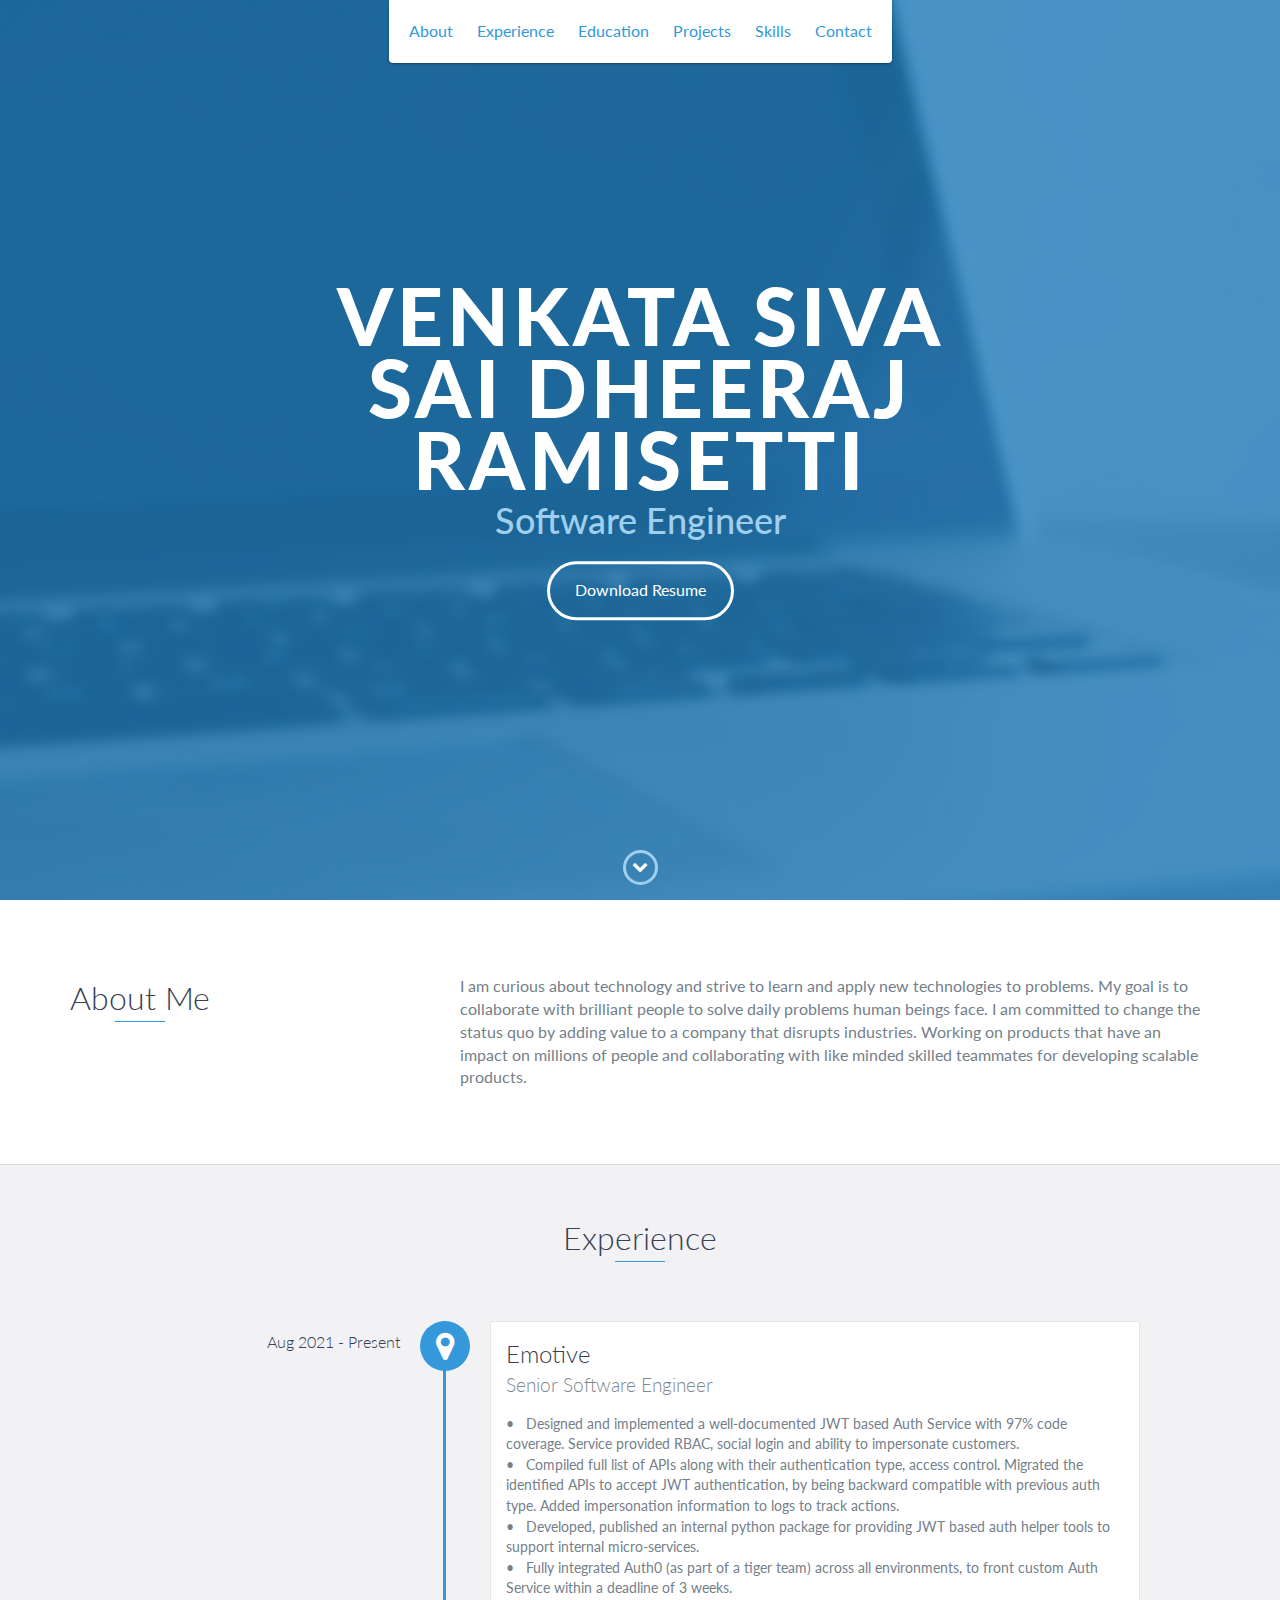
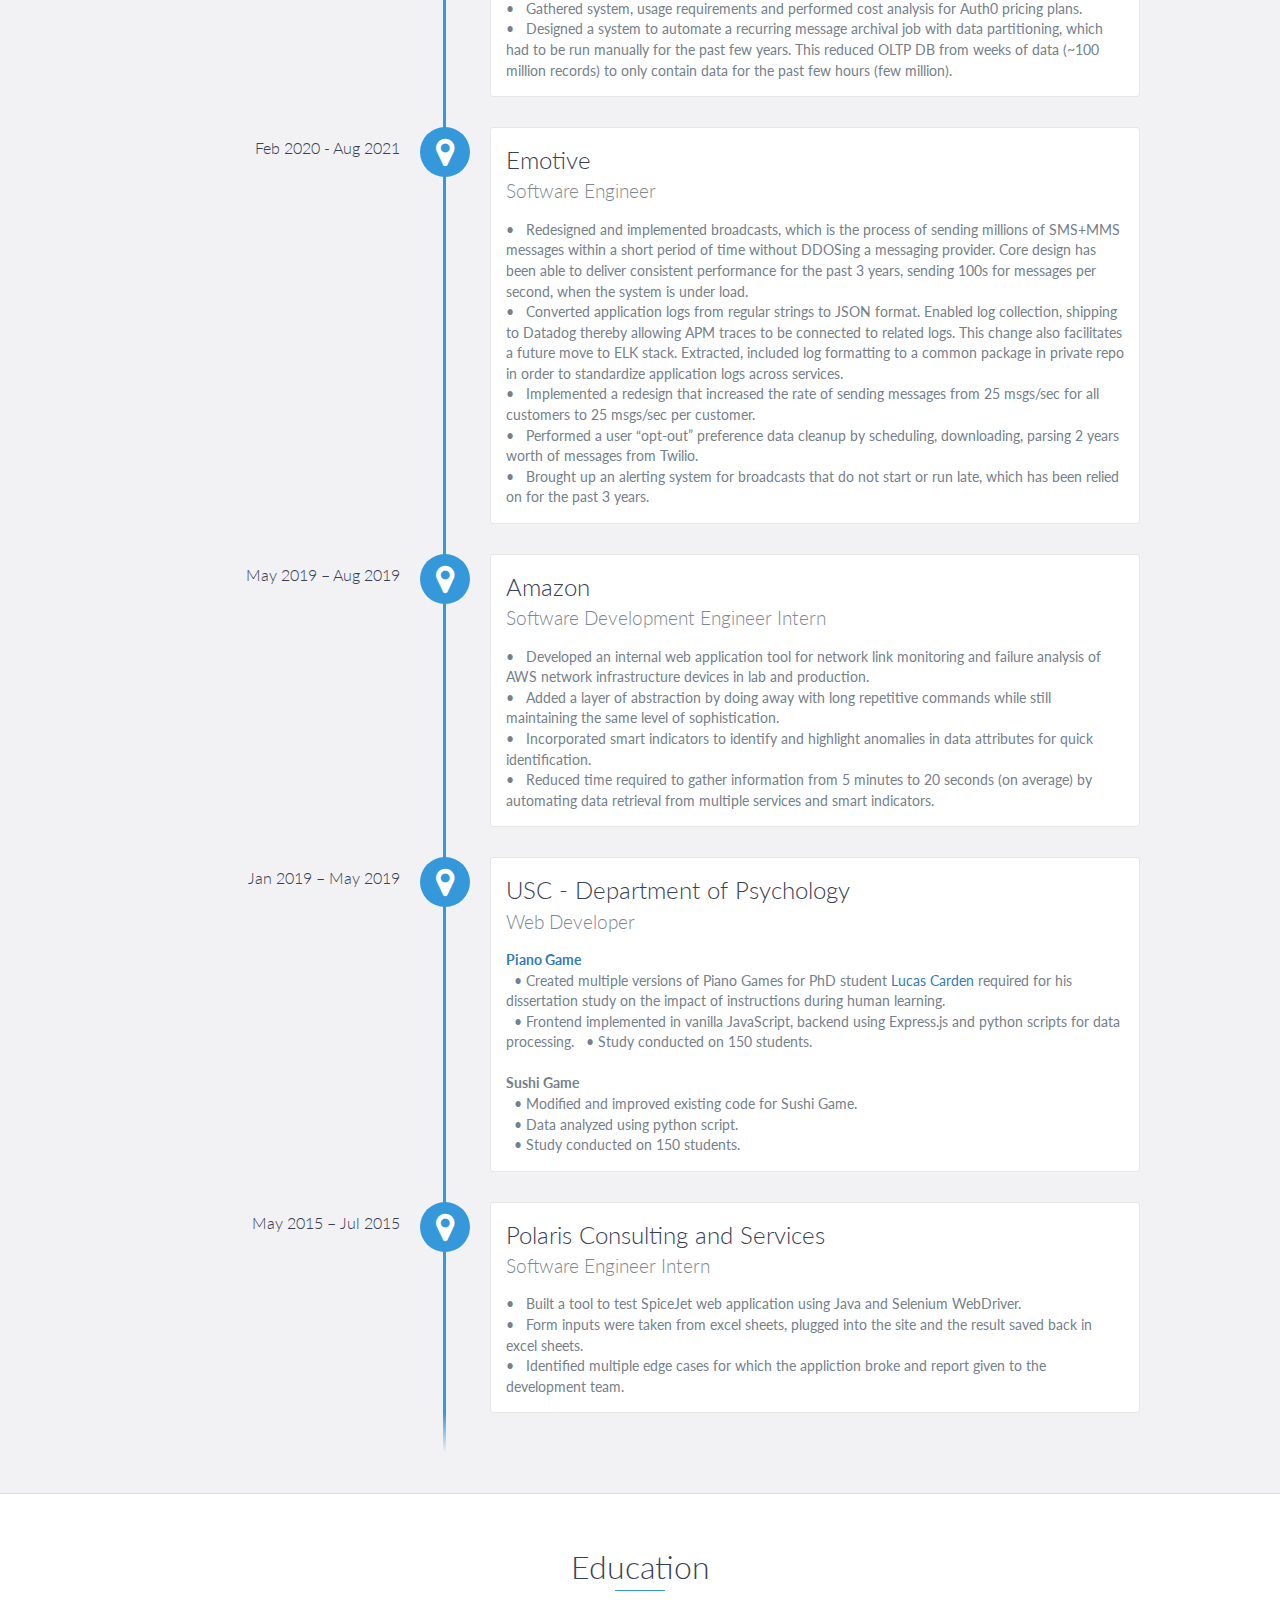
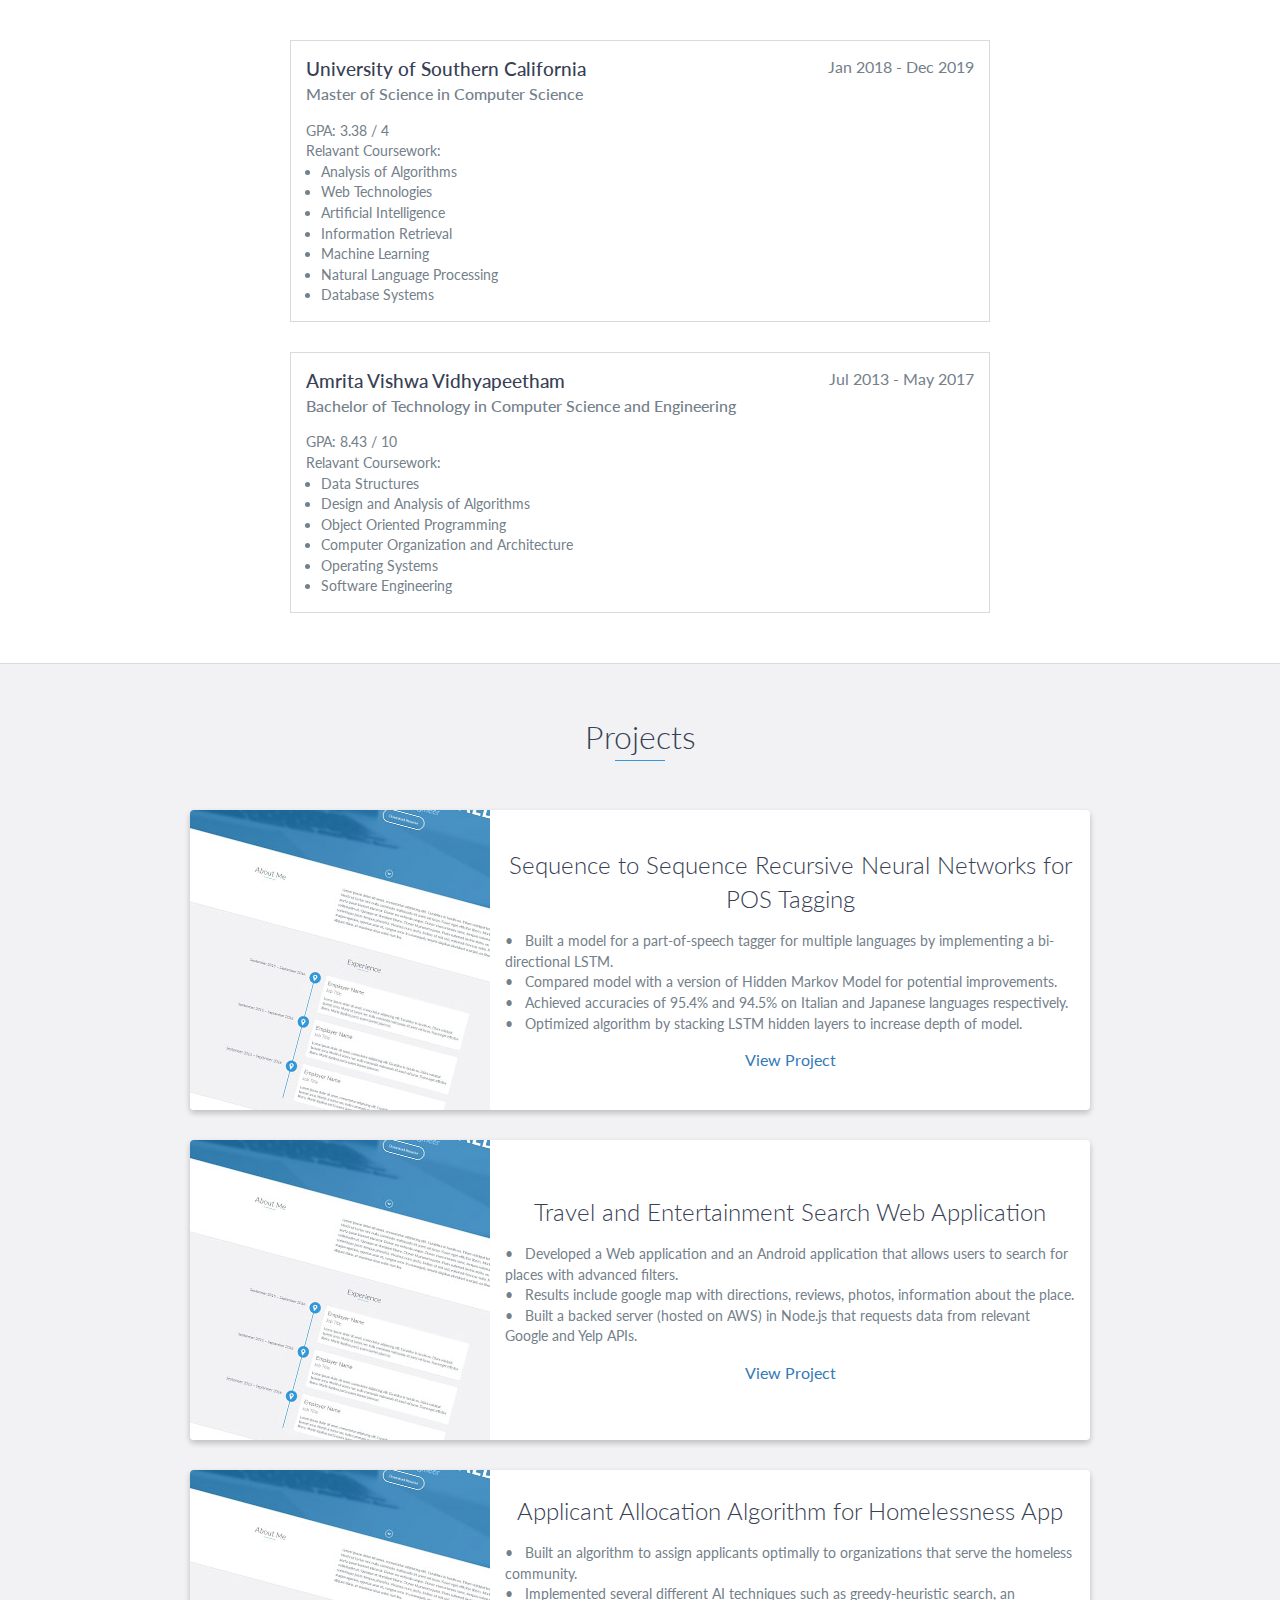
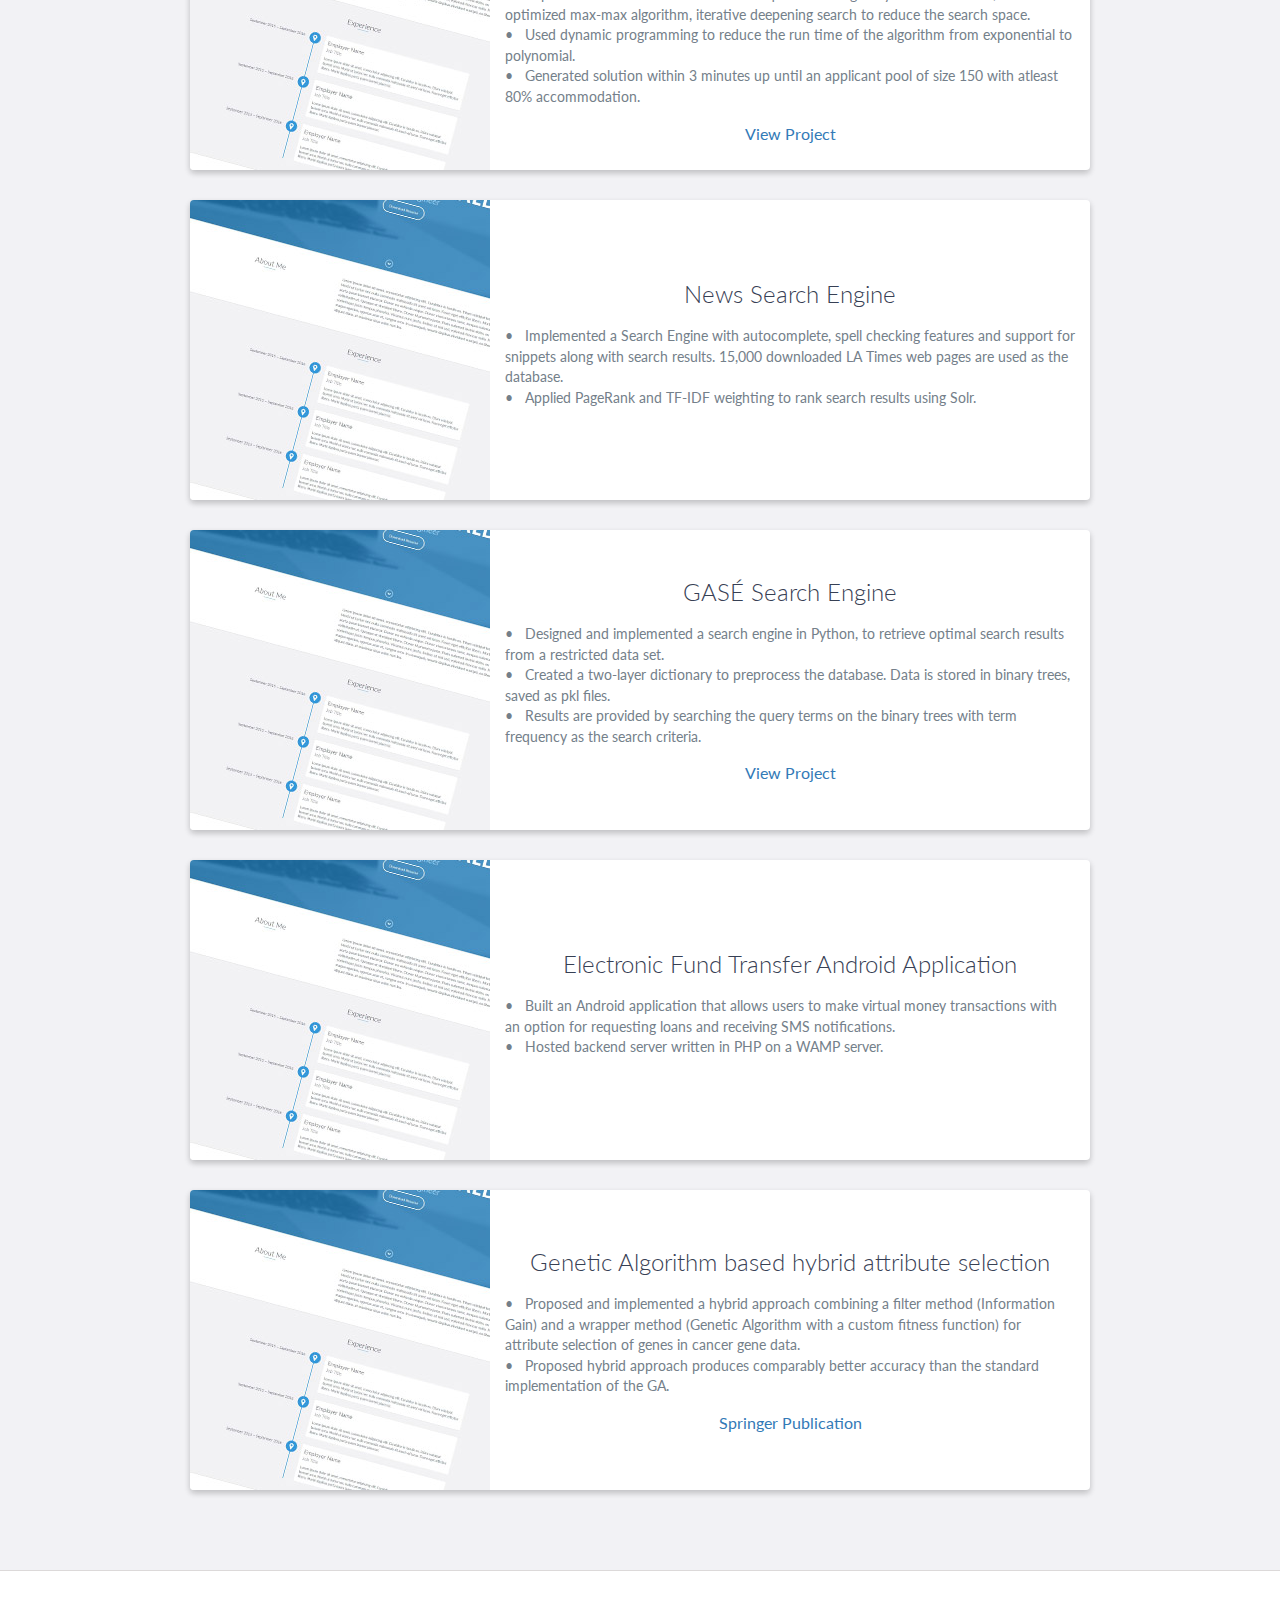
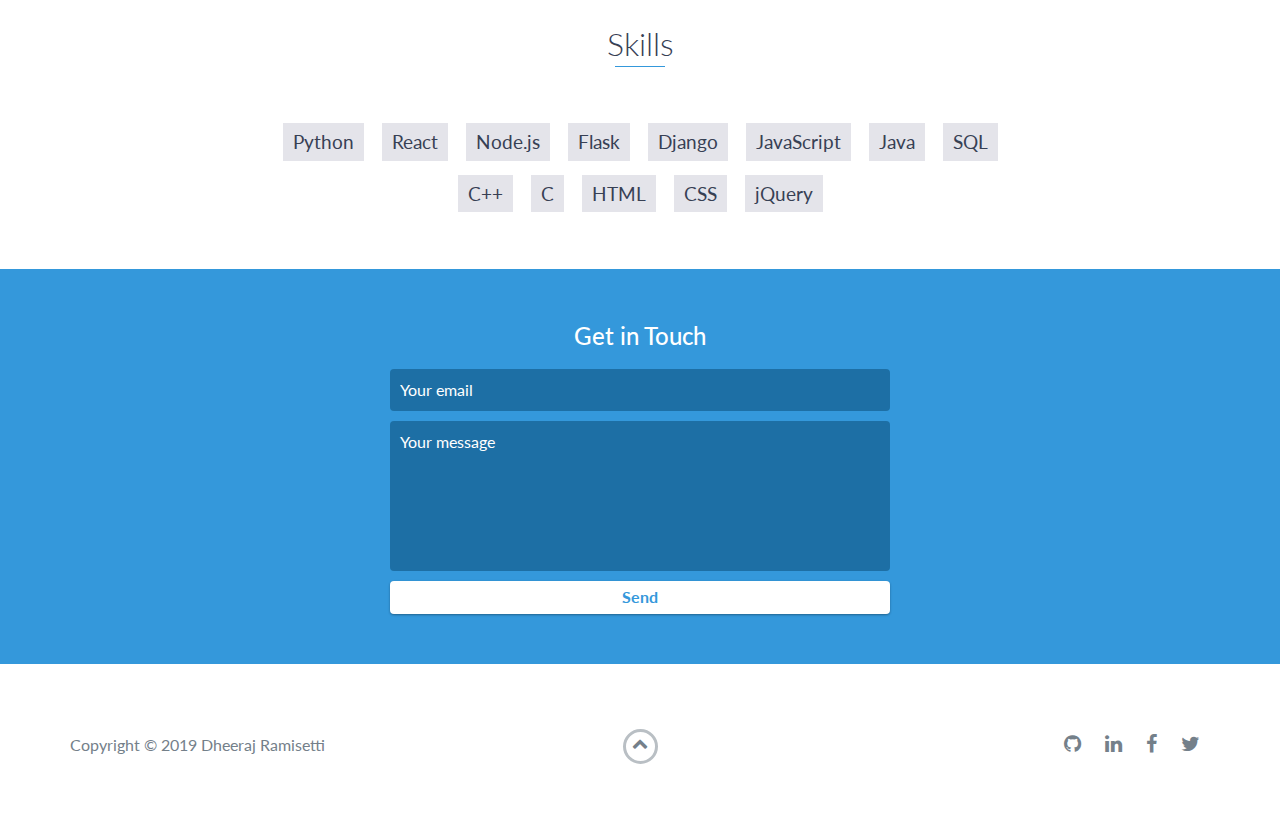
==== commit 5fddbea0: "added Emotive experience" ====
--- a/index.html
+++ b/index.html
@@ -84,6 +84,29 @@
     <div id="experience" class="background-alt">
         <h2 class="heading">Experience</h2>
         <div id="experience-timeline">
+            <div data-date="Aug 2021 - Present">
+                <h3>Emotive</h3>
+                <h4>Senior Software Engineer</h4>
+                <p>
+										•	 &nbsp;&nbsp;Designed and implemented a well-documented JWT based Auth Service with 97% code coverage. Service provided RBAC, social login and ability to impersonate customers. <br>
+										•	 &nbsp;&nbsp;Compiled full list of APIs along with their authentication type, access control. Migrated the identified APIs to accept JWT authentication, by being backward compatible with previous auth type. Added impersonation information to logs to track actions. <br>
+										•	 &nbsp;&nbsp;Developed, published an internal python package for providing JWT based auth helper tools to support internal micro-services. <br>
+										•	 &nbsp;&nbsp;Fully integrated Auth0 (as part of a tiger team) across all environments, to front custom Auth Service within a deadline of 3 weeks.  <br>
+                                        •	 &nbsp;&nbsp;Gathered system, usage requirements and performed cost analysis for Auth0 pricing plans. <br>
+                                        •	 &nbsp;&nbsp;Designed a system to automate a recurring message archival job with data partitioning, which had to be run manually for the past few years. This reduced OLTP DB from weeks of data (~100 million records) to only contain data for the past few hours (few million). <br>
+                </p>
+            </div>
+            <div data-date="Feb 2020 - Aug 2021">
+                <h3>Emotive</h3>
+                <h4>Software Engineer</h4>
+                <p>
+										•	 &nbsp;&nbsp;Redesigned and implemented broadcasts, which is the process of sending millions of SMS+MMS messages within a short period of time without DDOSing a messaging provider. Core design has been able to deliver consistent performance for the past 3 years, sending 100s for messages per second, when the system is under load. <br>
+                                        •	 &nbsp;&nbsp;Converted application logs from regular strings to JSON format. Enabled log collection, shipping to Datadog thereby allowing APM traces to be connected to related logs. This change also facilitates a future move to ELK stack. Extracted, included log formatting to a common package in private repo in order to standardize application logs across services. <br>
+                                        •	 &nbsp;&nbsp;Implemented a redesign that increased the rate of sending messages from 25 msgs/sec for all customers to 25 msgs/sec per customer. <br>
+                                        •	 &nbsp;&nbsp;Performed a user “opt-out” preference data cleanup by scheduling, downloading, parsing 2 years worth of messages from Twilio. <br>
+                                        •	 &nbsp;&nbsp;Brought up an alerting system for broadcasts that do not start or run late, which has been relied on for the past 3 years. <br>
+                </p>
+            </div>
             <div data-date="May 2019 – Aug 2019">
                 <h3>Amazon</h3>
                 <h4>Software Development Engineer Intern</h4>
